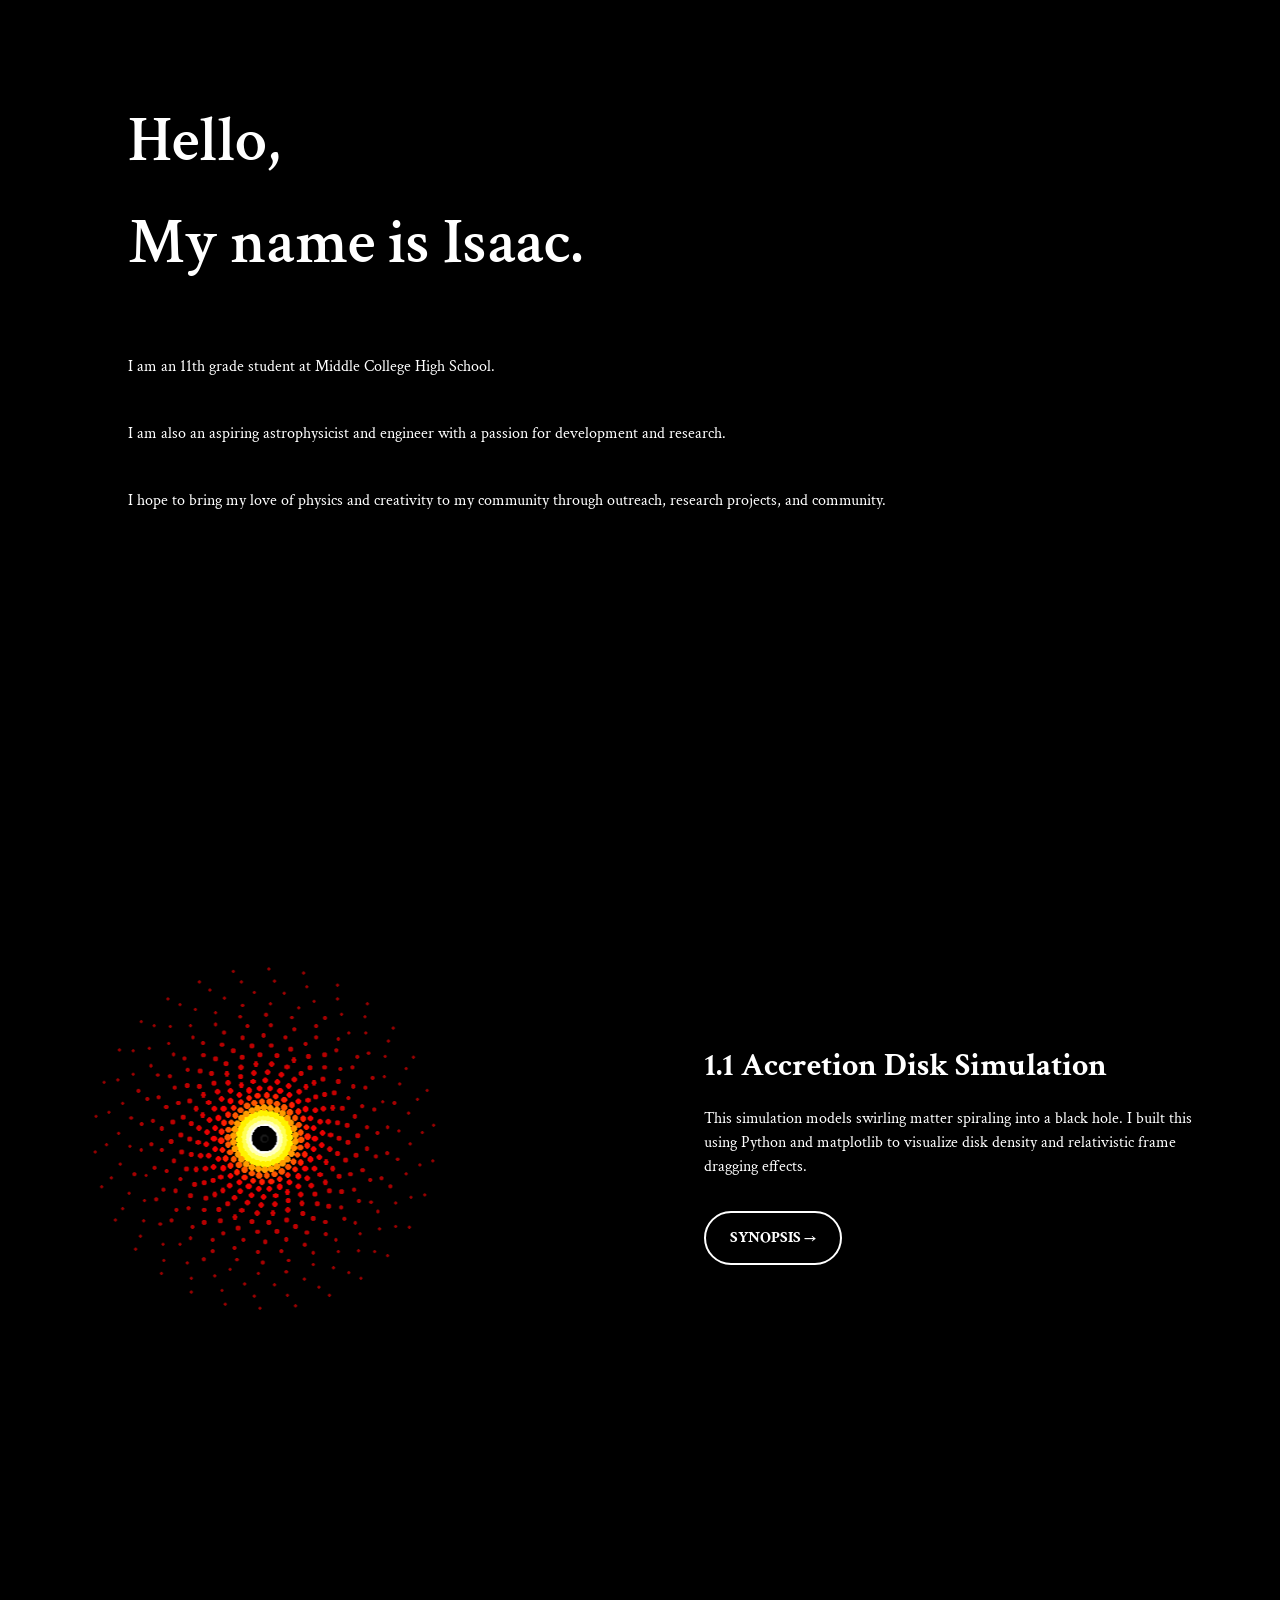
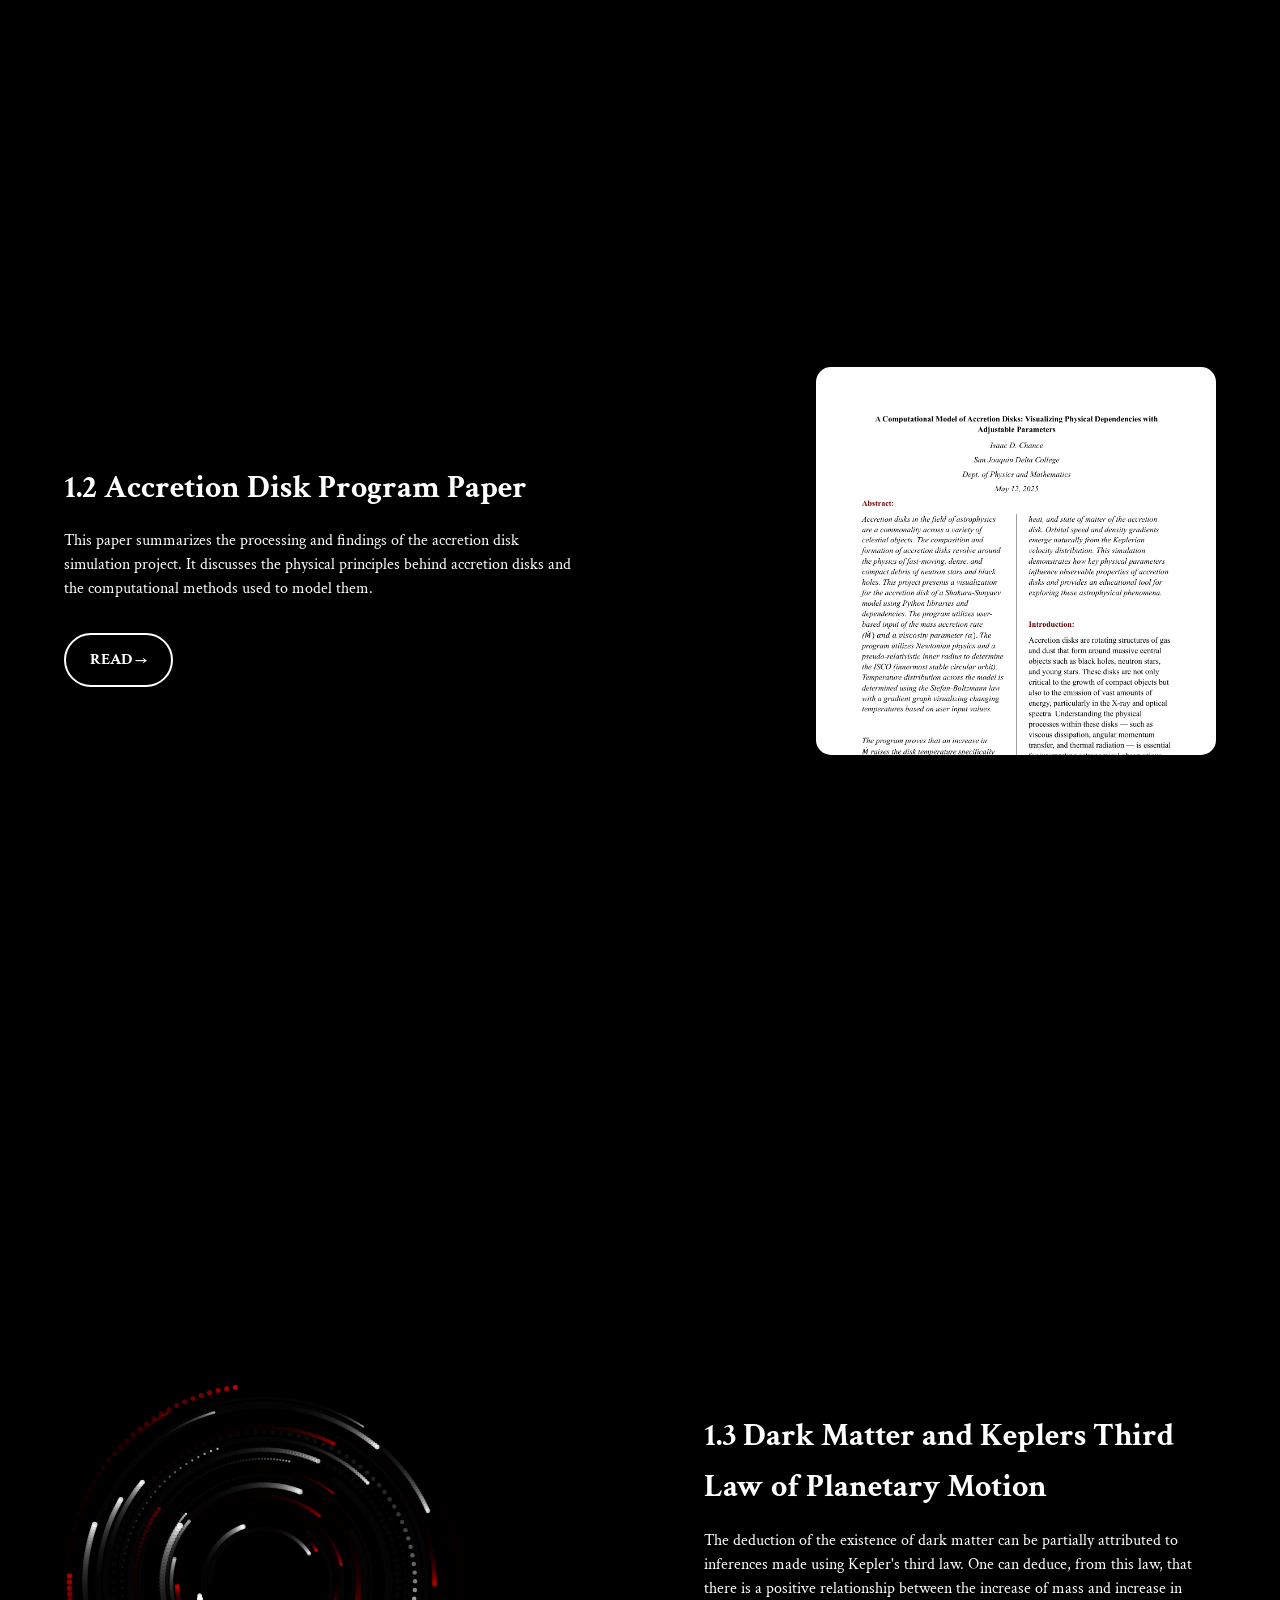
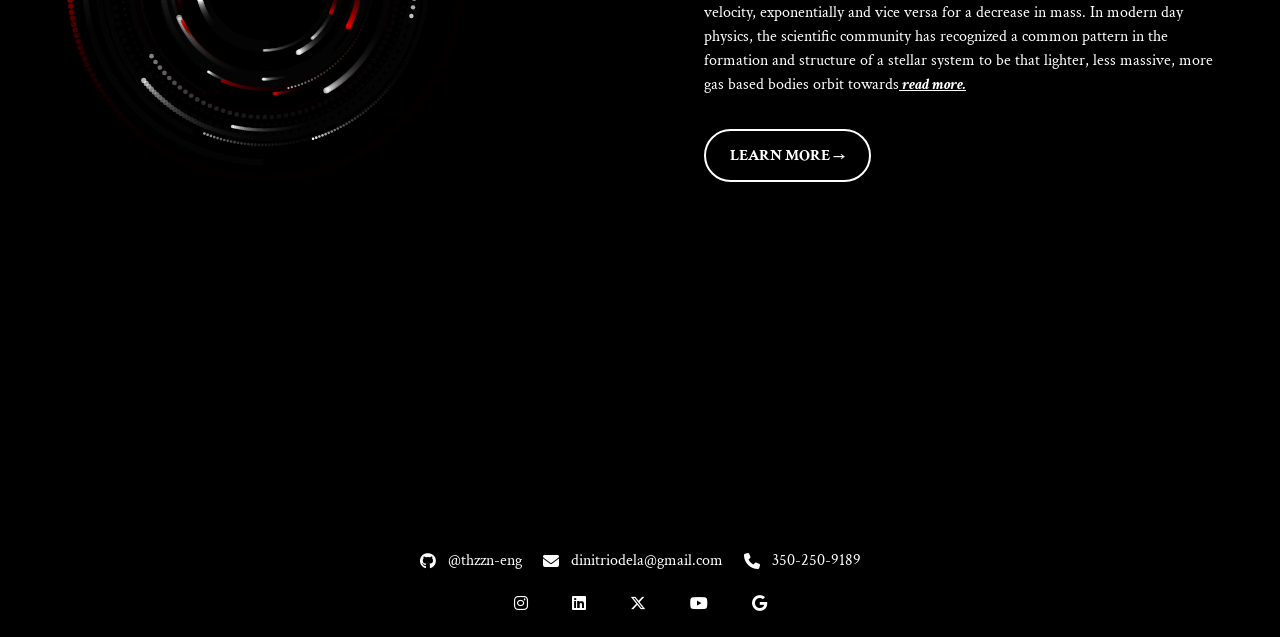
==== index.html @ d748ff90 "bruh" ====
<!DOCTYPE html>
<html lang="en">
<head>
    <meta charset="UTF-8">
    <meta name="viewport" content="width=device-width, initial-scale=1.0">
    <title>ZacLab</title>
    <link rel="preconnect" href="https://fonts.googleapis.com">
    <link rel="preconnect" href="https://fonts.gstatic.com" crossorigin>
    <link href="https://fonts.googleapis.com/css2?family=Lato:wght@400;700&display=swap" rel="stylesheet">
    <link rel="stylesheet" href="styles/style.css">
    <link rel="stylesheet" href="https://cdnjs.cloudflare.com/ajax/libs/font-awesome/6.5.0/css/all.min.css"> <!-- ADDED Font Awesome -->
    <style>
        /* TEMPORARY: Include here or move to your CSS file */
        body {
            margin: 0;
            font-family: 'Crimson Text', serif; /* Changed font */
            background-color: #f2f2f2;
            color: #111;
        }
        .hero {
            padding: 10vh 10vw; /* Adjusted padding to move the hero title further in */
            opacity: 0;
            transform: translateY(50px);
            transition: opacity 1s ease, transform 1s ease;
        }
        .hero h1 {
            font-size: 4rem;
            font-weight: 600; /* Changed font-weight to semi-bold */
            margin: 0;
        }
        .hero h2 {
            font-size: 3rem;
            font-weight: 900;
            margin: 0 0 1rem 0;
        }
        .hero p {
            font-size: 1rem;
            margin: 0.5rem 0;
        }
        a {
            color: inherit;
            text-decoration: none; /* Removed underline */
        }
        nav ul {
            list-style: none;
            padding: 0;
            display: flex;
            gap: 1rem;
        }
        nav ul li {
            display: inline;
        }
        /* footer {
            padding: 2rem 5vw;
            font-size: 0.9rem;
            background: #eaeaea; 
        } */ /* REMOVED old footer style */
        /* Fade-in effect and section styles */
        .section {
            display: flex;
            flex-direction: row; /* Default direction */
            align-items: center;
            justify-content: center;
            padding: 5vh 5vw; /* Reduced padding to decrease distance between sections */
            min-height: 100vh;
            opacity: 0;
            transform: translateY(50px);
            transition: opacity 1s ease, transform 1s ease;
        }

        .section-reversed { /* New class to reverse flex items */
            flex-direction: row-reverse;
        }

        .section.visible {
            opacity: 1;
            transform: translateY(0);
        }

        .section img,
        .section canvas { 
            max-width: 400px;
            margin-right: 15rem; /* Increased margin for image on the left */
            border-radius: 15px; /* Added rounded corners */
        }

        .section-reversed img, /* Styles for image in a reversed section */
        .section-reversed canvas {
            margin-right: 0; /* Remove original right margin */
            margin-left: 15rem; /* Increased margin for image on the right */
        }

        .section-content {
            max-width: 600px;
        }

        .section-content h2 {
            font-size: 2rem;
            margin-bottom: 1rem;
        }

        .section-content p {
            font-size: 1rem;
            line-height: 1.5;
            margin-bottom: 2rem;
        }

        .btn {
            background: #000000; /* White background */
            color: #ffffff !important; /* Ensure black text */
            border: 2px solid #ffffff; /* Black border */
            border-radius: 999px;
            text-transform: uppercase;
            font-weight: bold;
            display: inline-block;
            padding: 0.75rem 1.5rem;
            transition: all 0.3s ease;
        }

        .btn:hover {
            background: #000000; /* White background */
            color: #ffffff !important; /* Ensure black text */
            transform: scale(1.1); /* Slightly larger */
            border-color: rgb(255, 0, 0); /* Pure red border on hover */
        }

        .hero.visible {
            opacity: 1;
            transform: translateY(0);
        }

        /*
        .contact-box {
            margin-top: 2rem;
            padding: 1.5rem 0; 
            background-color: #000;
            color: #fff;
            font-size: 1rem;
            width: 100%; 
            box-sizing: border-box; 
            margin-left: 0; 
            margin-right: 0; 
            display: flex;
            justify-content: flex-start; 
            align-items: center;
            flex-wrap: wrap; 
            border: none; 
            outline: none; 
        }

        .contact-item { 
            display: flex;
            align-items: center;
            margin: 0.5rem 1rem; 
        }

        .contact-item .logo { 
            margin-right: 8px; 
            font-size: 1.2em; 
        }

        .contact-box a {
            color: #fff; 
            text-decoration: none;
            font-weight: bold;
        }

        .contact-box a:hover {
            text-decoration: underline;
        }
        */ /* REMOVED old .contact-box and related styles */
        .read-more-link {
            /* color: blue; */ /* Removed color */
            font-weight: bold;
            font-style: italic;
            cursor: pointer;
            text-decoration: underline;
        }
        .hidden-text {
            display: none;
        }
        .minimize-link {
            /* color: red; */ /* Removed color */
            font-weight: bold;
            font-style: italic;
            cursor: pointer;
            text-decoration: underline;
            display: none; /* Initially hidden */
            margin-left: 5px; /* Add some space from the text */
        }

        /* #galaxy-footer CSS removed */

        /* ADDED new footer styles */
        .footer {
          background-color: #000;
          padding: 20px;
          text-align: center;
          color: #fff;
          font-family: 'Crimson Text', serif; /* Changed font to match body */
        }
        .footer a {
          color: #ff4c4c; /* red accent */
          margin: 10px;
          text-decoration: none;
          font-size: 1rem; /* Changed font size to match body p */
        }
        .footer i { /* Styles all icons in the footer */
          font-size: 1rem; /* Icon size can remain larger for visual emphasis */
          margin: 0 10px; /* Applies to icons in <p> and in <a> */
          transition: transform 0.2s;
        }
        .footer i:hover {
          transform: scale(1.2);
          color: #ff1e1e;
        }
        .footer p {
            font-size: 1rem; /* Ensure paragraph text in footer matches body p */
            margin: 0.5rem 0; /* Match body p margin if desired */
            display: flex; /* Added */
            justify-content: center; /* Added */
            align-items: center; /* Added */
            flex-wrap: wrap; /* Added */
            gap: 1px; /* Further reduced gap between items */
        }
        .footer p i { /* Specific style for icons within the contact paragraph */
            font-size: 1rem; /* Adjusted for better proportion with 1rem text */
            margin-right: 1px; /* Reduced margin to bring logos even closer to text */
        }
        .footer p a { /* Specific style for contact links in paragraph to be white */
            color: #fff; /* White color for contact links */
            font-weight: normal; /* Override bold if not desired from general .footer a */
            font-size: 1rem; /* Ensure link font size matches body p */
        }
        .footer p a:hover {
            text-decoration: underline; /* Keep underline on hover */
            color: #ff4c4c; /* Optional: change color on hover to accent */
        }

        @media (max-width: 768px) {
            .section {
                flex-direction: column; /* Stack items vertically */
            }
            .section-reversed {
                flex-direction: column; /* Stack items vertically */
            }
            .section img,
            .section canvas {
                margin: 0 auto 1rem auto; /* Center images/canvases and add spacing below */
            }
            .section-content {
                text-align: center; /* Center text for better mobile readability */
            }
        }
    </style>
</head>
<body>
    <section class="hero">
        <h1>Hello, <br> My name is Isaac.</h1>
        <br>
        <br>
        <p>I am an 11th grade student at Middle College High School.</p>
        <br>
        <p>I am also an aspiring astrophysicist and engineer with a passion for development and research.</p>
        <br>
        <p>I hope to bring my love of physics and creativity to my community through outreach, research projects, and community.</p>
        
    </section>

    <section class="section" id="project2">
            <img src="Screen recording 2025-05-12 8.51.26 PM.gif" alt="Accretion Disk Simulation"/>
            <div class="section-content">
                <h2>1.1 Accretion Disk Simulation</h2>
                <p>
                    This simulation models swirling matter spiraling into a black hole. I built this using Python and matplotlib to visualize disk density and relativistic frame dragging effects.
                </p>
                <a href="projects/project1.html" class="btn" style="color: #000;">Synopsis →</a>
            </div>
        </section>
       
        <section class="section section-reversed" id="project2">
            <img src="Capture d’écran_12-5-2025_2033_127.0.0.1.jpeg" alt="Accretion Disk Simulation Screenshot"/>
            <div class="section-content">
                <h2>1.2 Accretion Disk Program Paper</h2>
                <p>
                    This paper summarizes the processing and findings of the accretion disk simulation project. It discusses the physical principles behind accretion disks and the computational methods used to model them.   
                </p>
                <a href="A Computational Model of Accretion Disks-Visualizing Physical Dependencies with Adjustable Parameters.pdf" class="btn" style="color: #000;" target="_blank">Read →</a>
            </div>
        </section>
    
                <section class="section" id="project3">
            <canvas id="project3-galaxy-animation" width="400" height="400" alt="Rotating Galaxy Animation"></canvas>
            <div class="section-content">
                <h2>1.3 Dark Matter and Keplers Third Law of Planetary Motion</h2>
                <p>
                    The deduction of the existence of dark matter can be partially attributed to inferences made using Kepler's third law. One can deduce, from this law, that there is a positive relationship between the increase of mass and increase in velocity, exponentially and vice versa for a decrease in mass. In modern day physics, the scientific community has recognized a common pattern in the formation and structure of a stellar system to be that lighter, less massive, more gas based bodies orbit towards<span id="read-more-dm" class="read-more-link"> read more.</span><span id="more-text-dm" class="hidden-text"> the rims of systems.
                    Therefore, using Kepler's third law, we can deduce that the velocity of objects, in general, decrease due to a decrease in mass. However, data from telescopes and other observational mediums have shown that velociities of objects around the rims of systems are very close to the speed of ones closer to the rim. When viewing graphs, users can also see that the calculation based system shows a negative exponential behavior, whereas the reality concludes a flat, slightly decreasing, line. Therefore, we can deduce the existence of furhter, non-luminous, mass, also known as dark matter.<span id="minimize-dm" class="minimize-link">minimize</span></span>
                </p>
                <a href="vir1.html" class="btn" style="color: #000;">Learn More →</a>
            </div>
        </section>

    </main>

    <!-- ENTIRE OLD FOOTER REPLACED WITH NEW FOOTER -->
    <div class="footer">
        <p>
          <i class="fab fa-github"></i> <a href="https://github.com/thzzn-eng" target="_blank">@thzzn-eng</a>
          <i class="fas fa-envelope"></i> <a href="mailto:dinitriodela@gmail.com">dinitriodela@gmail.com</a>
          <i class="fas fa-phone"></i> <a href="tel:3502509189">350-250-9189</a>
        </p>
        <div>
          <a href="https://www.instagram.com/isaac_ur_senpai/#" target="_blank"><i class="fab fa-instagram"></i></a>
          <a href="https://www.linkedin.com/in/isaac-chance-6971a034a/" target="_blank"><i class="fab fa-linkedin"></i></a>
          <a href="https://x.com/ibrineton?s=21" target="_blank"><i class="fab fa-x-twitter"></i></a>
          <a href="https://www.youtube.com/@sasha.physdev" target="_blank"><i class="fab fa-youtube"></i></a>
          <a href="#"><i class="fab fa-google"></i></a>
        </div>
    </div>

    <script src="scripts/main.js"></script>
    <script>
        // Fade-in effect on scroll with more apparent transition
        const sections = document.querySelectorAll('.section');

        const observer = new IntersectionObserver((entries) => {
            entries.forEach(entry => {
                if (entry.isIntersecting) {
                    entry.target.classList.add('visible');
                } else {
                    entry.target.classList.remove('visible'); // Ensure sections fade out when not in view
                }
            });
        }, {
            threshold: 0.5 // Increased threshold to require more scrolling for fade-in and fade-out
        });

        sections.forEach(section => {
            observer.observe(section);
        });

        // Adjust transition styles for more apparent fade
        sections.forEach(section => {
            section.style.transition = 'opacity 2s ease, transform 2s ease'; // Slower and smoother transition
        });

        const heroSection = document.querySelector('.hero');

        const heroObserver = new IntersectionObserver((entries) => {
            entries.forEach(entry => {
                if (entry.isIntersecting) {
                    entry.target.classList.add('visible');
                } else {
                    entry.target.classList.remove('visible');
                }
            });
        }, {
            threshold: 0.5
        });

        heroObserver.observe(heroSection);

        // Read more functionality
        const readMoreDM = document.getElementById('read-more-dm');
        const moreTextDM = document.getElementById('more-text-dm');
        const minimizeDM = document.getElementById('minimize-dm');

        if (readMoreDM && moreTextDM && minimizeDM) {
            readMoreDM.addEventListener('click', () => {
                moreTextDM.style.display = 'inline';
                readMoreDM.style.display = 'none';
                minimizeDM.style.display = 'inline'; // Show minimize button
            });

            minimizeDM.addEventListener('click', () => {
                moreTextDM.style.display = 'none';
                readMoreDM.style.display = 'inline';
                minimizeDM.style.display = 'none'; // Hide minimize button
            });
        }

        // Galaxy Animation for Project 3
        const canvasP3 = document.getElementById('project3-galaxy-animation');
        if (canvasP3) {
            const ctxP3 = canvasP3.getContext('2d');
            const particlesP3 = [];
            const numParticlesP3 = 50;
            const centerX_P3 = canvasP3.width / 2;
            const centerY_P3 = canvasP3.height / 2;

            // Initialize particles
            for (let i = 0; i < numParticlesP3; i++) {
                // Determine if the particle should be red
                const isRedParticle = Math.random() < 0.3; // 30% chance of being red
                let color;
                if (isRedParticle) {
                    // Generate a random shade of red
                    const redComponent = Math.floor(Math.random() * 100) + 155; // Values between 155 and 255 for a strong red
                    const greenComponent = 0; // Keep green at 0 for pure red
                    const blueComponent = 0;  // Keep blue at 0 for pure red
                    color = `rgba(${redComponent}, ${greenComponent}, ${blueComponent}, ${Math.random() * 0.5 + 0.5})`;
                } else {
                    // Original white color
                    color = `rgba(255, 255, 255, ${Math.random() * 0.5 + 0.5})`;
                }

                particlesP3.push({
                    x: centerX_P3,
                    y: centerY_P3,
                    radius: Math.random() * 150 + 50, // Distance from center
                    angle: Math.random() * Math.PI * 2,
                    speed: (Math.random() * 0.02 + 0.005) / ( (Math.random() * 100 + 50) / 150), // Slower for outer particles
                    size: Math.random() * 2 + 1,
                    color: color
                });
            }

            function drawGalaxyP3() {
                ctxP3.fillStyle = 'rgba(0, 0, 0, 0.1)'; // Slight fade for trails
                ctxP3.fillRect(0, 0, canvasP3.width, canvasP3.height);

                particlesP3.forEach(p => {
                    // Update particle position
                    p.angle += p.speed;
                    const x = centerX_P3 + Math.cos(p.angle) * p.radius;
                    const y = centerY_P3 + Math.sin(p.angle) * p.radius;

                    // Draw particle
                    ctxP3.beginPath();
                    ctxP3.arc(x, y, p.size, 0, Math.PI * 2);
                    ctxP3.fillStyle = p.color;
                    ctxP3.fill();
                });

                requestAnimationFrame(drawGalaxyP3);
            }

            drawGalaxyP3();
        }
    </script>
</body>
</html>
---- styles/style.css ----
@import url('https://fonts.googleapis.com/css2?family=Crimson+Text:wght@400;700&display=swap');

body {
    font-family: 'Crimson Text', serif; /* Changed font to Crimson Text */
    margin: 0;
    padding: 0;
    line-height: 1.6;
    background-color: #000000; /* Pitch black */
    color: #ffffff; /* White */
}

header {
    background: #000000; /* Pitch black */
    color: #FFFFFF; /* White */
    padding: 1rem 0;
    text-align: center;
    position: sticky;
    top: 0;
    z-index: 1000;
}

header h1 {
    margin: 0;
    font-size: 2.5rem;
}

nav ul {
    list-style: none;
    padding: 0;
    display: flex;
    justify-content: center;
    gap: 1.5rem;
}

nav ul li a {
    color: #FFFFFF; /* White */
    text-decoration: none;
    font-weight: bold;
}

nav ul li a:hover {
    text-decoration: underline;
}

main {
    padding: 2rem;
}

section {
    margin-bottom: 2rem;
    padding: 1.5rem;
    background: #000000; /* Pitch black */
    color: #FFFFFF; /* White */
    border-radius: 8px;
    box-shadow: none; /* Remove shadow for simplicity */
}

h2 {
    color: #FFFFFF; /* White */
    margin-bottom: 1rem;
}

ul {
    list-style: disc;
    padding-left: 1.5rem;
}

footer {
    text-align: center;
    padding: 1rem 0;
    background: #000000; /* Pitch black */
    color: #FFFFFF; /* White */
    margin-top: 2rem;
}

footer p {
    margin: 0;
}

.gallery {
    display: grid;
    grid-template-columns: repeat(auto-fit, minmax(150px, 1fr));
    gap: 1rem;
}

.gallery img {
    width: 100%;
    border-radius: 8px;
    box-shadow: none; /* Remove shadow */
}

.download-button {
    display: inline-block;
    padding: 0.6em 1.2em; /* Standardized padding */
    margin: 10px 0;
    background-color: #007bff; /* Common blue */
    color: #FFFFFF; /* White text */
    text-decoration: none;
    border-radius: 5px;
    font-weight: bold;
    border: none; /* Remove default border */
    transition: background-color 0.3s ease; /* Smooth hover transition */
}

.download-button:hover {
    background-color: #007bff; /* Darker blue on hover */
    color: #FFFFFF; /* Keep white text */
    text-decoration: none;
    transform: scale(1.1);
}

a {
    color: #FFFFFF; /* White */
}

a:hover {
    color: #FFFFFF; /* Keep white */
}

/* Ensure all elements have a black background and white text */
body, header, nav, main, section, footer, .gallery { /* MODIFIED: .download-button removed from this global override */
    background-color: #000000 !important; /* Force black background */
    color: #FFFFFF !important; /* Force white text */
}

/* Adjust links to ensure they remain white */
a {
    color: #FFFFFF !important;
}

a:hover {
    color: #FFFFFF !important;
}

/* Responsive Design */
@media (max-width: 768px) {
    header h1 {
        font-size: 1.8rem;
    }

    nav ul {
        flex-direction: column;
        gap: 0.5rem;
    }

    main {
        padding: 1rem;
    }

    section {
        padding: 1rem;
    }
}

@media (max-width: 480px) {
    header h1 {
        font-size: 1.5rem;
    }

    nav ul li a {
        font-size: 0.9rem;
    }

    main {
        padding: 0.5rem;
    }

    section {
        padding: 0.5rem;
    }
}

        .contact-box {
            margin-top: 2rem;
            padding: 1.5rem;
            border: 2px solid #ffffff;
            border-radius: 15px;
            background-color: #000; /* Changed background to black */
            color: #fff; /* Adjusted text color to white for better contrast */
            text-align: center;
            font-size: 1rem;
        }

        .contact-box a {
            color: #000;
            text-decoration: none;
            font-weight: bold;
        }

        .contact-box a:hover {
            text-decoration: underline;
        }
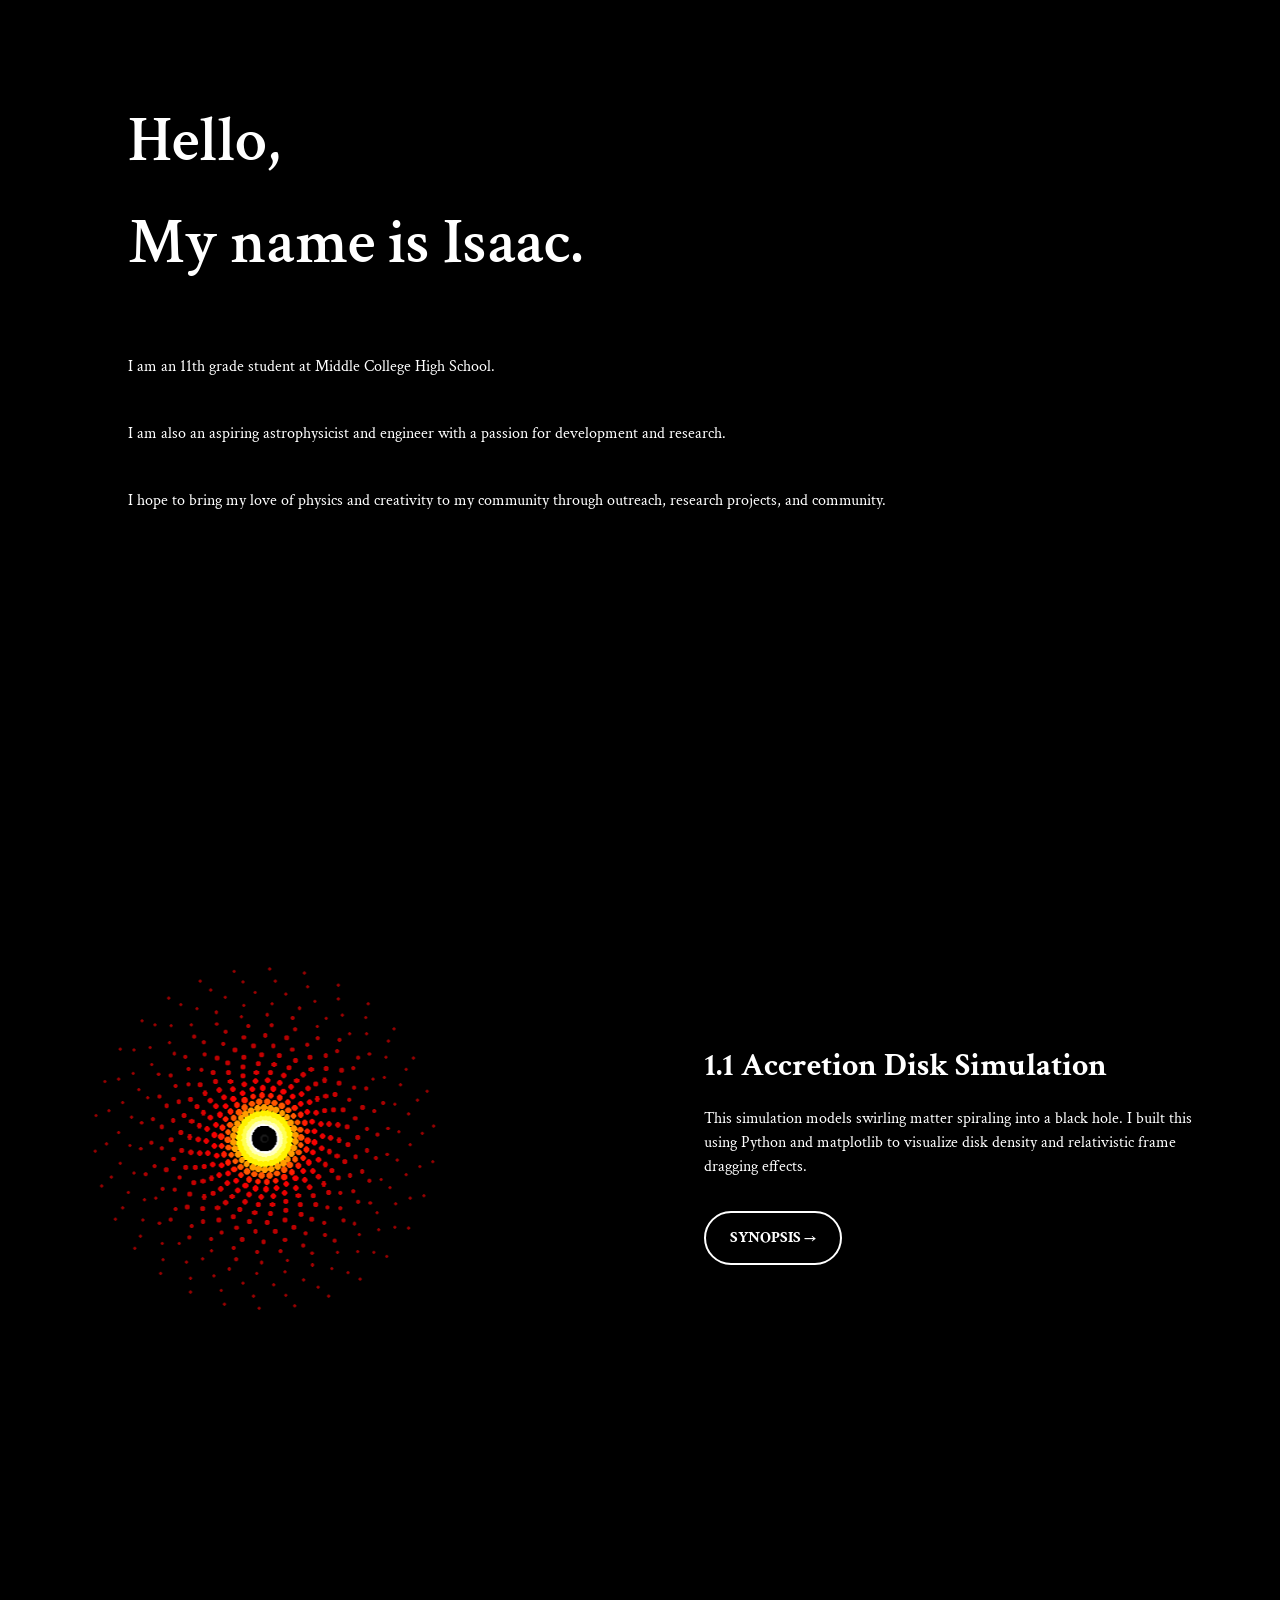
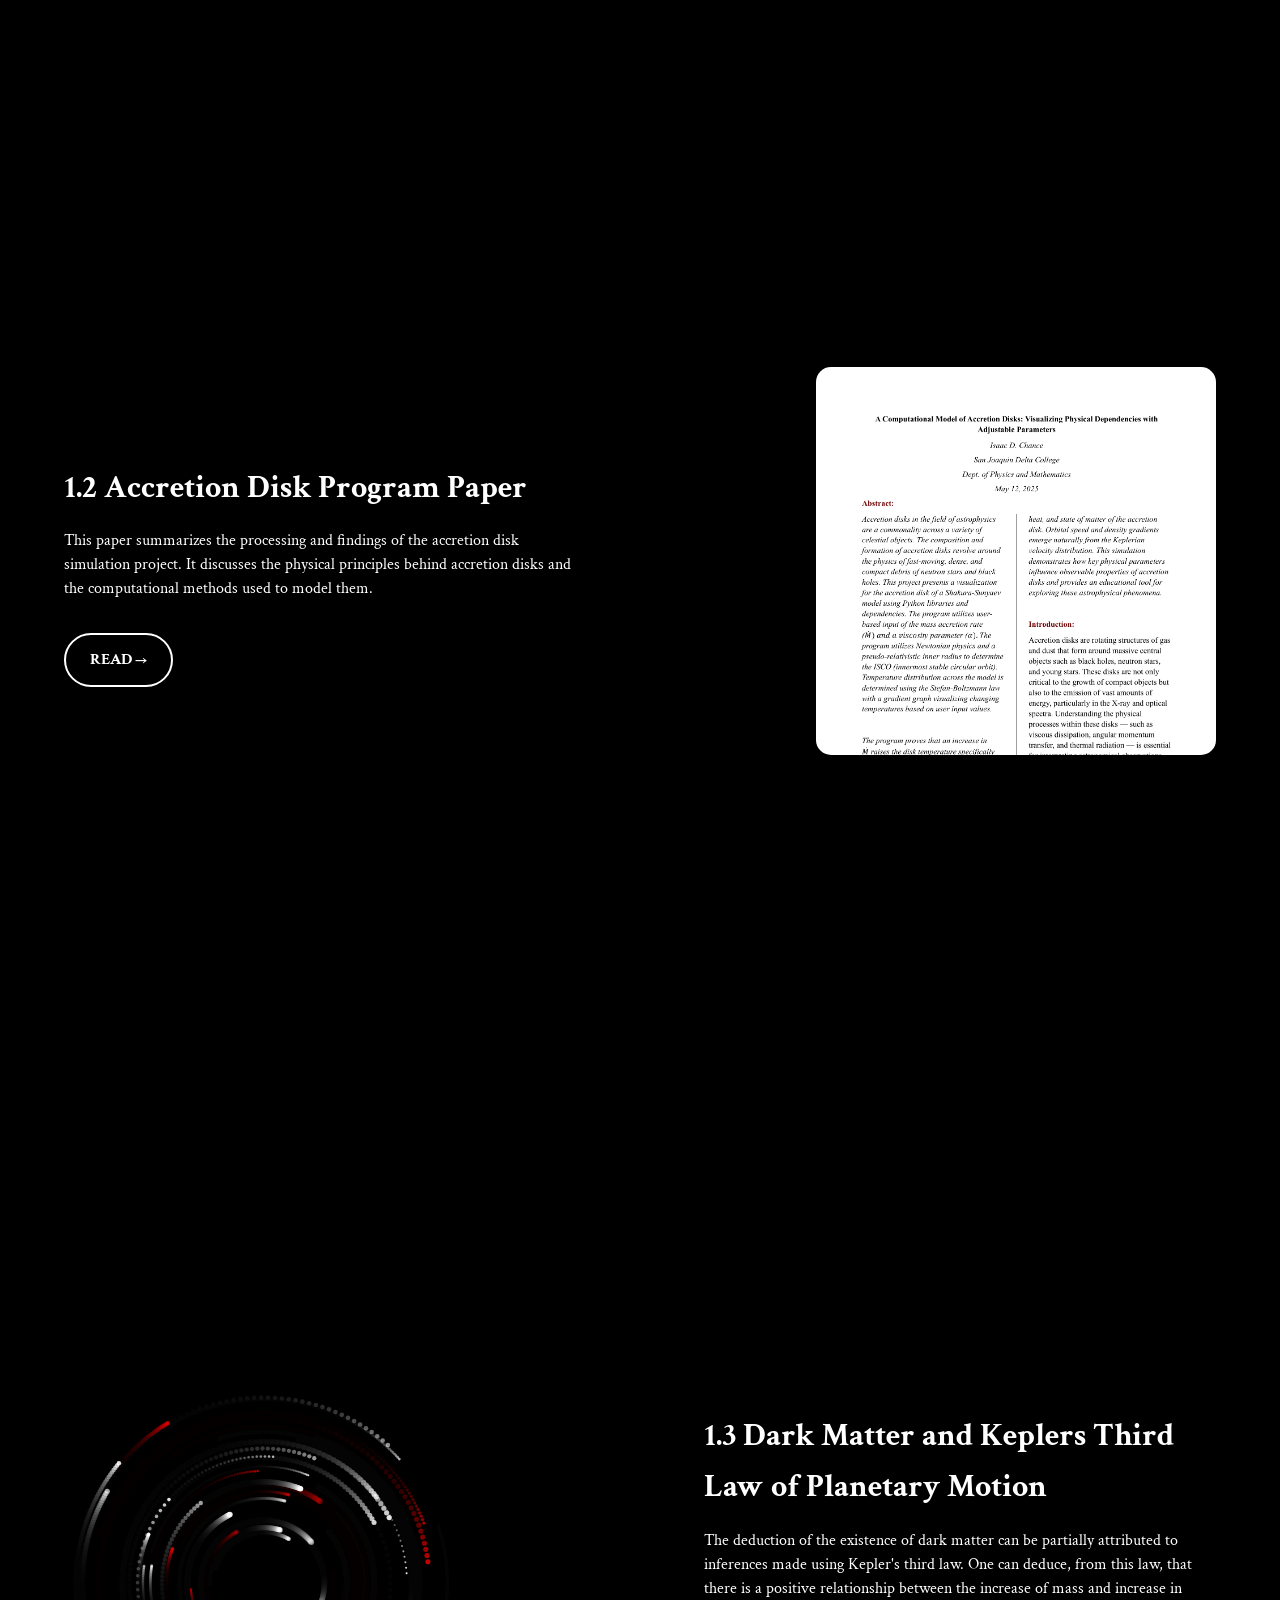
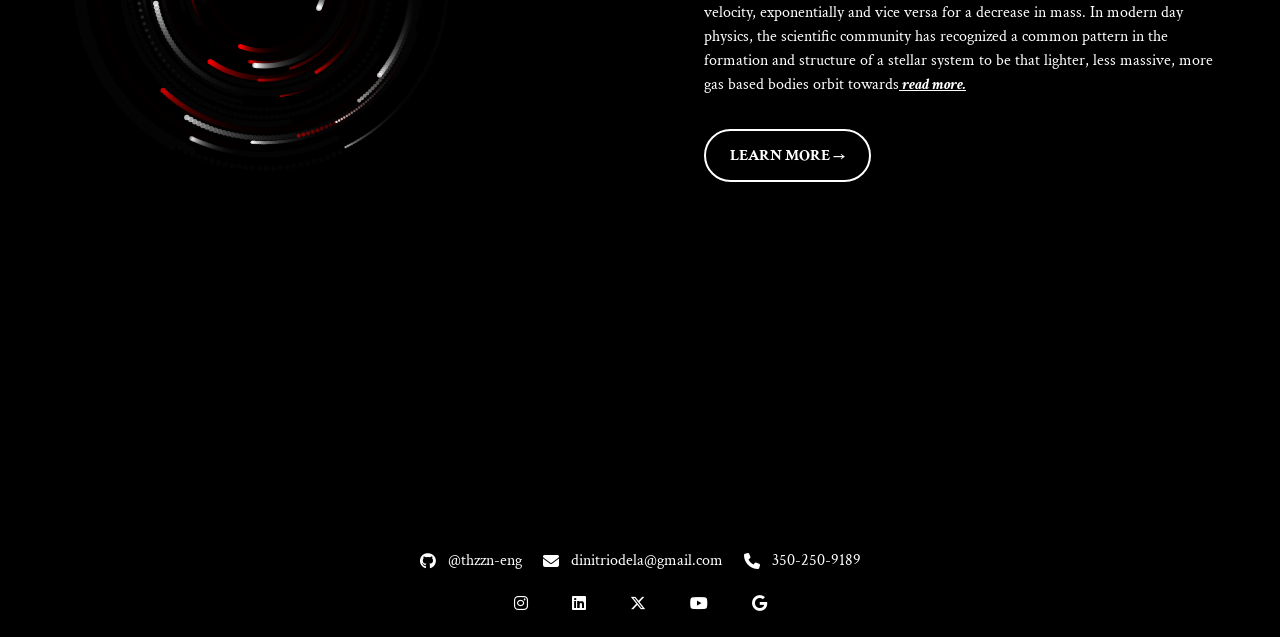
==== commit 34a0e793: "asdfasdfasdf" ====
--- a/index.html
+++ b/index.html
@@ -16,6 +16,7 @@
             font-family: 'Crimson Text', serif; /* Changed font */
             background-color: #f2f2f2;
             color: #111;
+            overflow-x: hidden; /* Prevent horizontal scrolling */
         }
         .hero {
             padding: 10vh 10vw; /* Adjusted padding to move the hero title further in */
@@ -92,6 +93,7 @@
 
         .section-content {
             max-width: 600px;
+            margin: 0 auto; /* Center the content horizontally */
         }
 
         .section-content h2 {
@@ -220,7 +222,7 @@
             display: flex; /* Added */
             justify-content: center; /* Added */
             align-items: center; /* Added */
-            flex-wrap: wrap; /* Added */
+            flex-wrap: nowrap; /* Prevent wrapping of items */
             gap: 1px; /* Further reduced gap between items */
         }
         .footer p i { /* Specific style for icons within the contact paragraph */
@@ -250,6 +252,13 @@
             }
             .section-content {
                 text-align: center; /* Center text for better mobile readability */
+            }
+            #project2 img {
+                max-width: 300px; /* Reduce size of the scientific paper image */
+                margin: 0 auto; /* Center the image */
+            }
+            #project2 .section-content {
+                text-align: center; /* Center the text and title */
             }
         }
     </style>
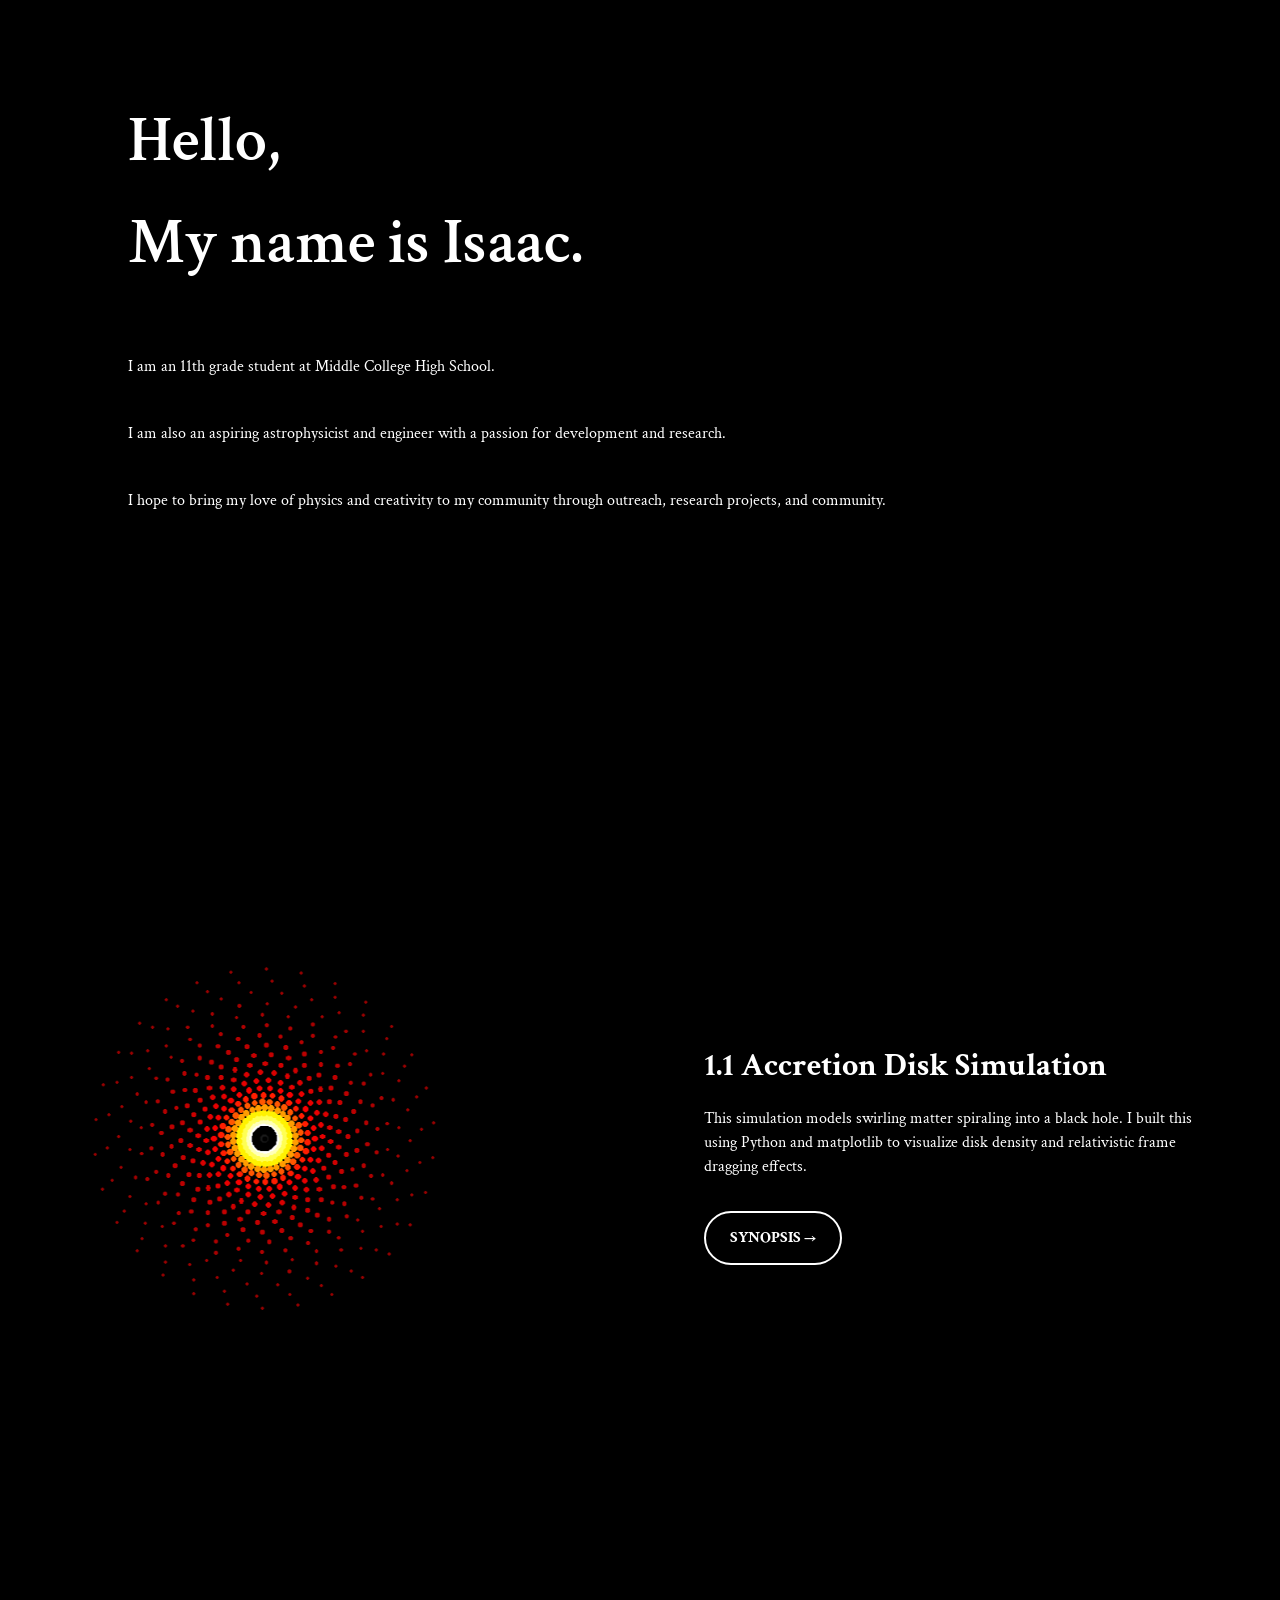
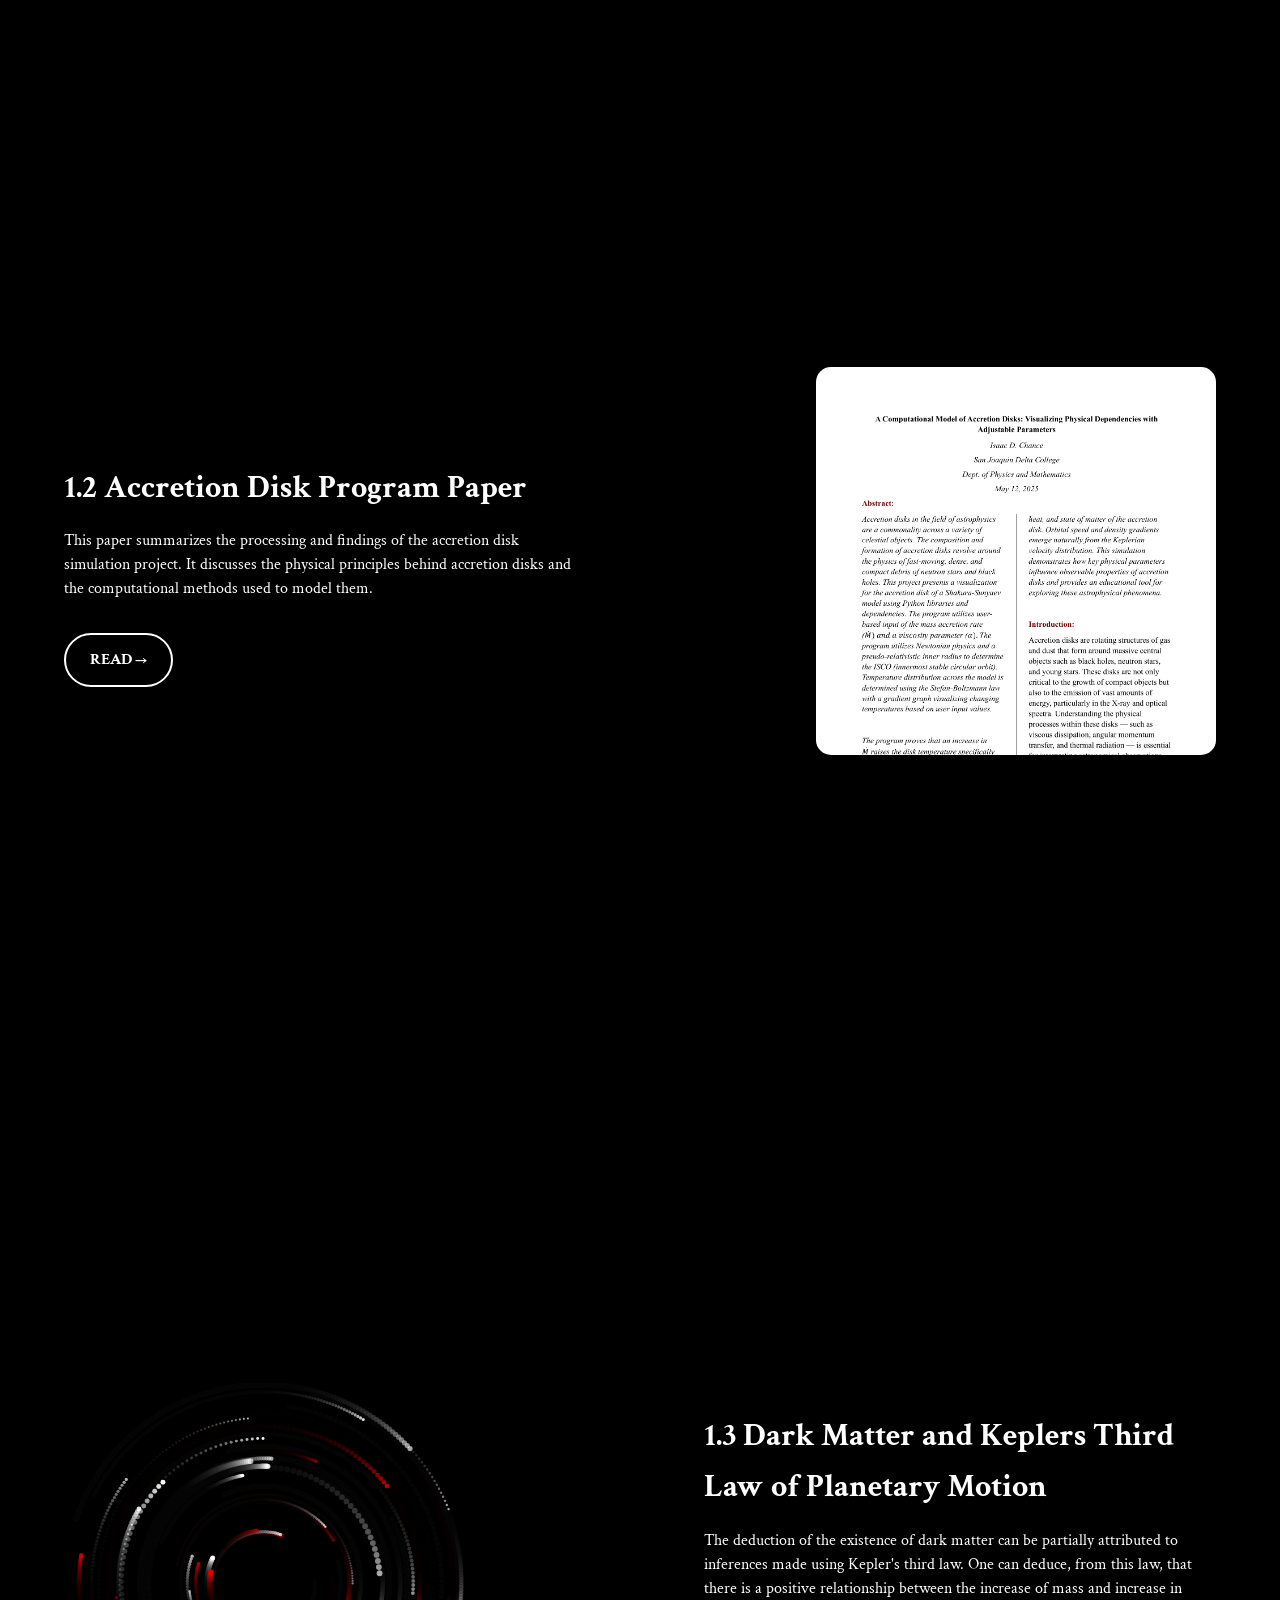
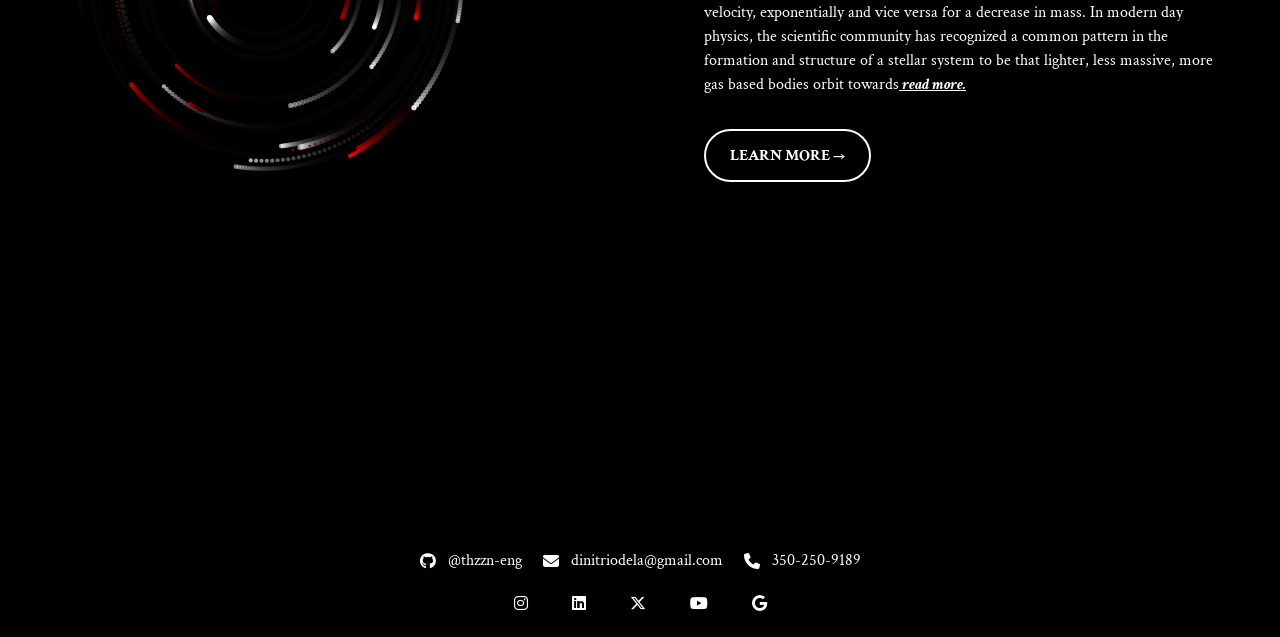
==== commit 3b4a859b: "asdfasdf" ====
--- a/index.html
+++ b/index.html
@@ -259,6 +259,11 @@
             }
             #project2 .section-content {
                 text-align: center; /* Center the text and title */
+            }
+            #project3-galaxy-animation {
+                width: 300px; /* Reduce width of the animation canvas */
+                height: 300px; /* Reduce height of the animation canvas */
+                margin: 0 auto; /* Center the canvas */
             }
         }
     </style>
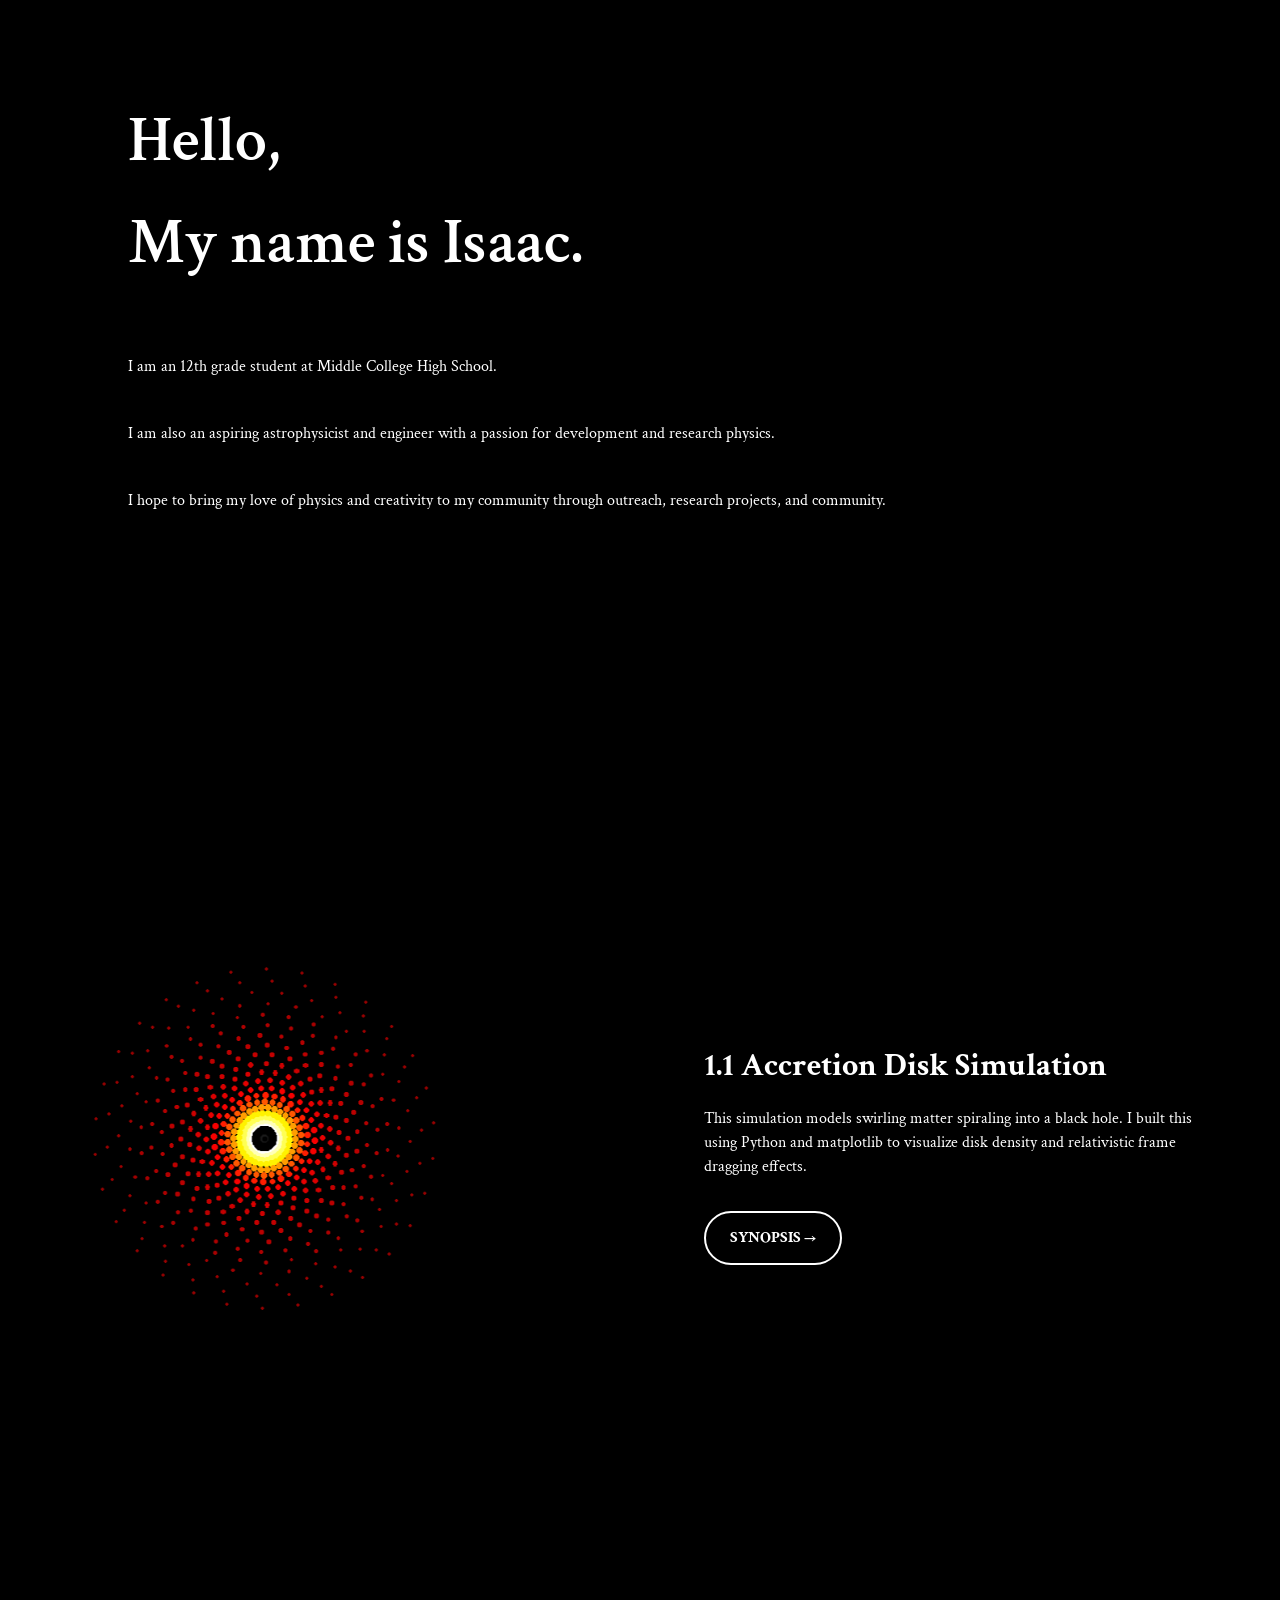
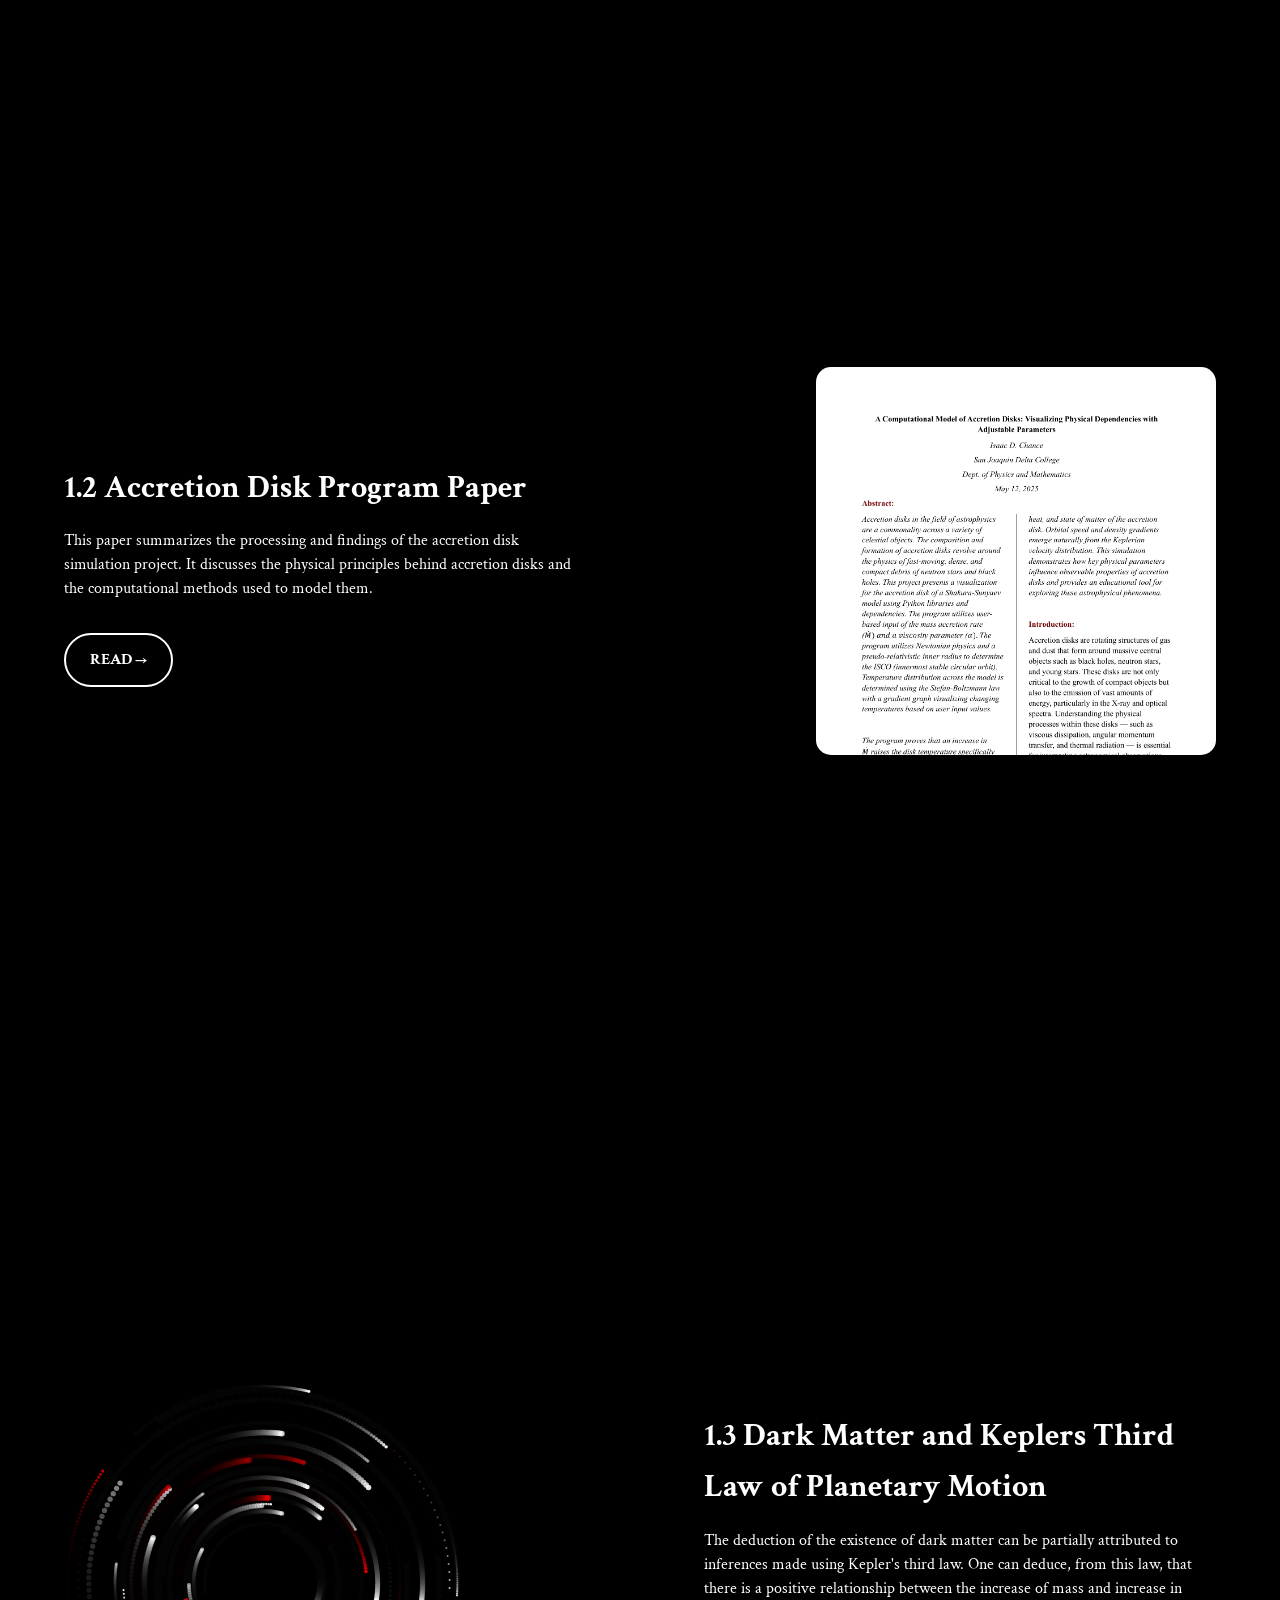
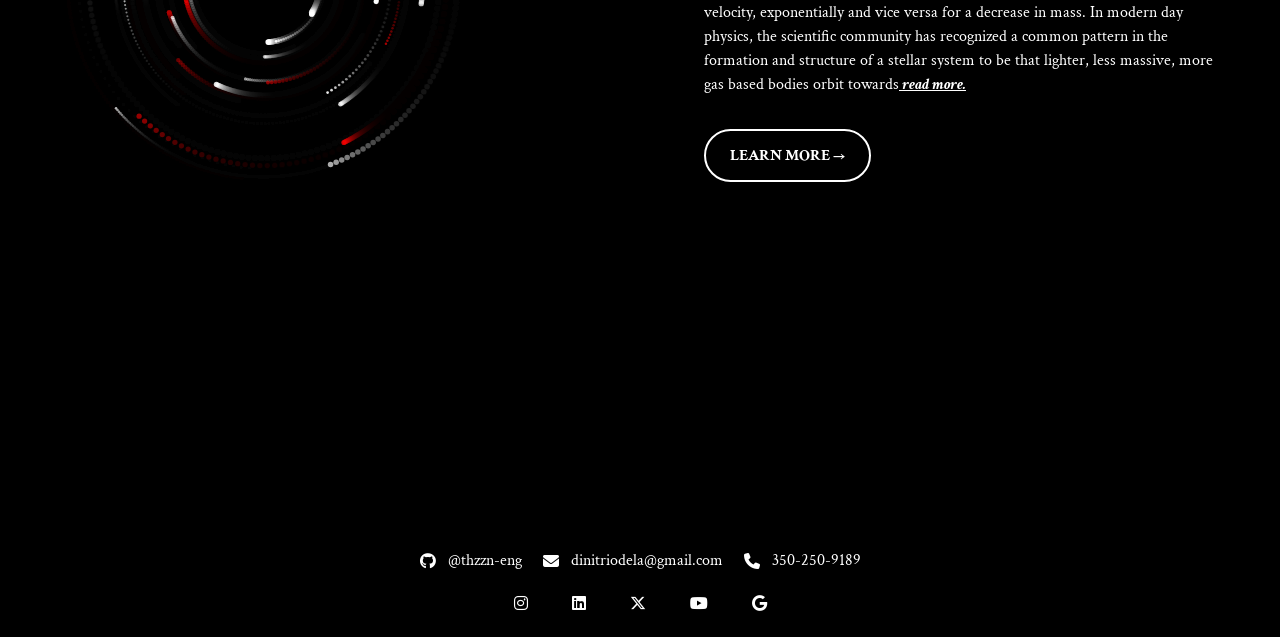
==== commit 4003bedb: "asdfadsf" ====
--- a/index.html
+++ b/index.html
@@ -273,9 +273,9 @@
         <h1>Hello, <br> My name is Isaac.</h1>
         <br>
         <br>
-        <p>I am an 11th grade student at Middle College High School.</p>
+        <p>I am an 12th grade student at Middle College High School.</p>
         <br>
-        <p>I am also an aspiring astrophysicist and engineer with a passion for development and research.</p>
+        <p>I am also an aspiring astrophysicist and engineer with a passion for development and research physics.</p>
         <br>
         <p>I hope to bring my love of physics and creativity to my community through outreach, research projects, and community.</p>
         
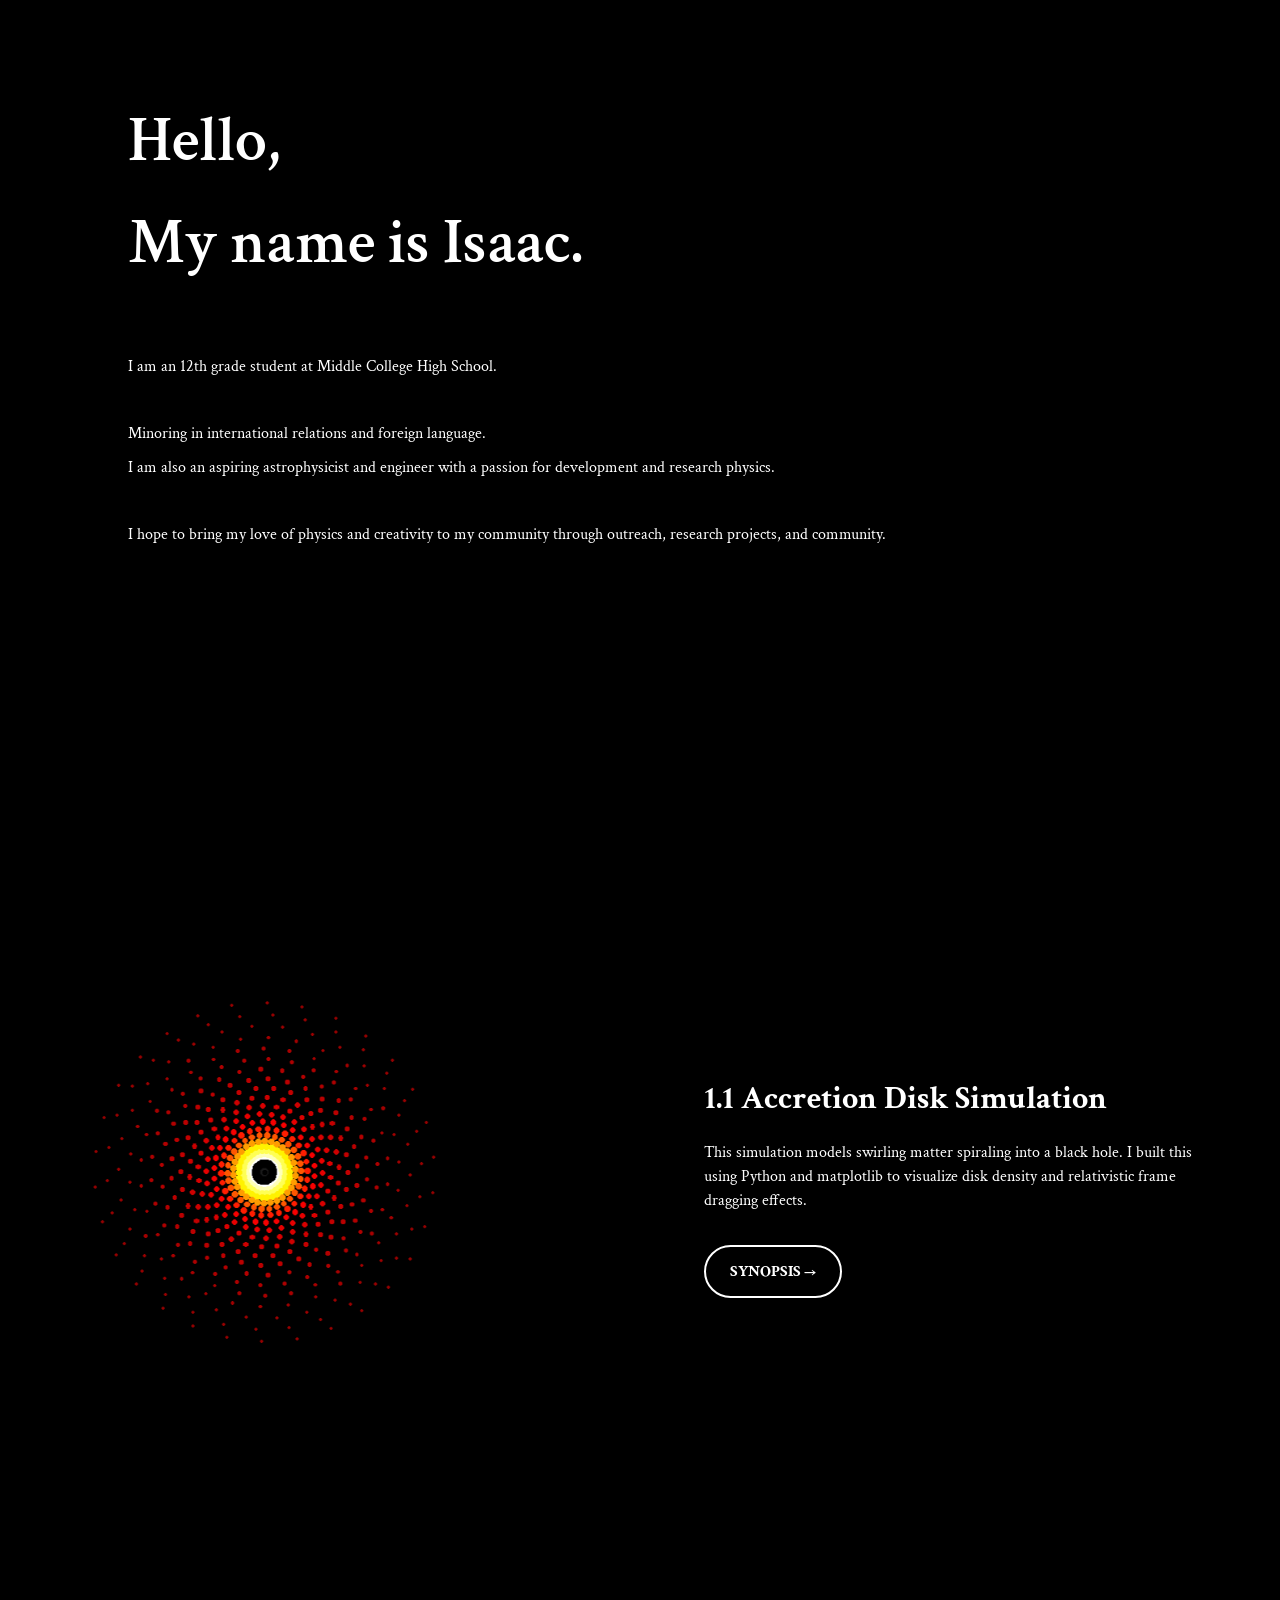
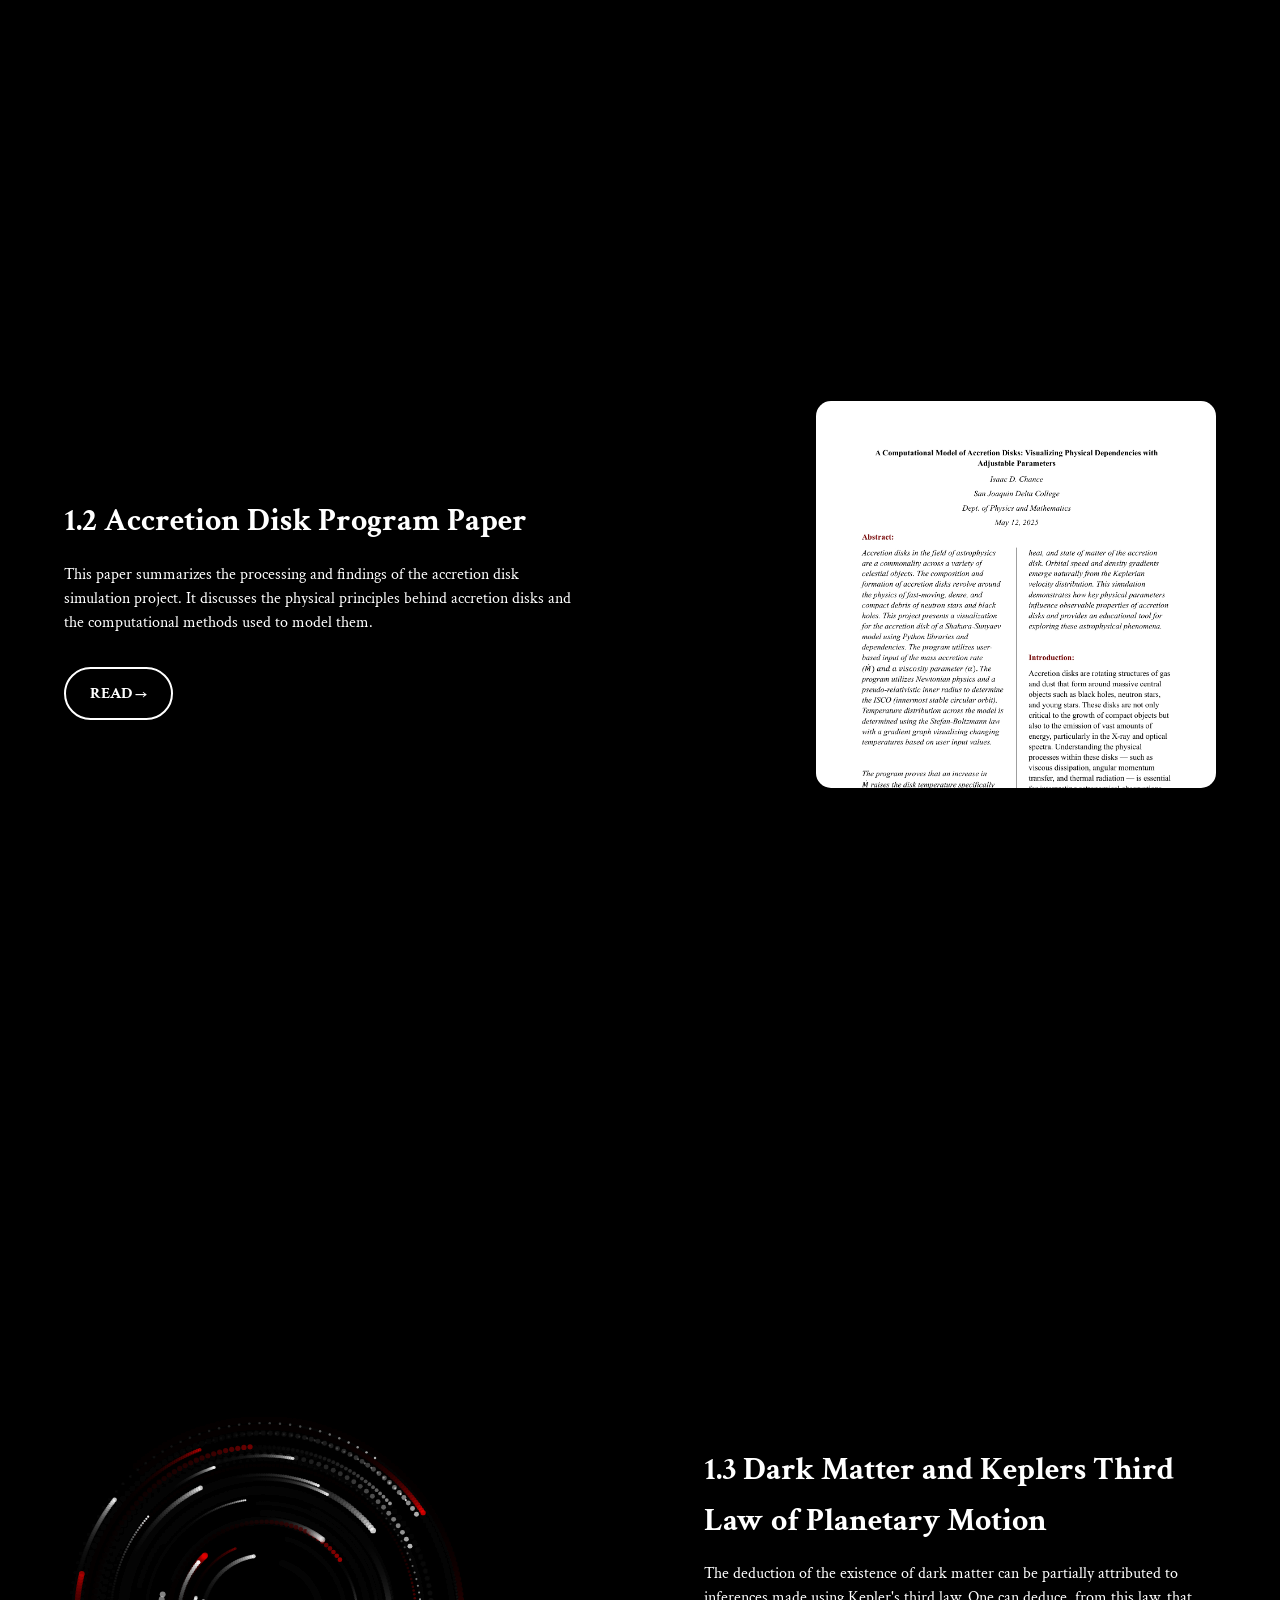
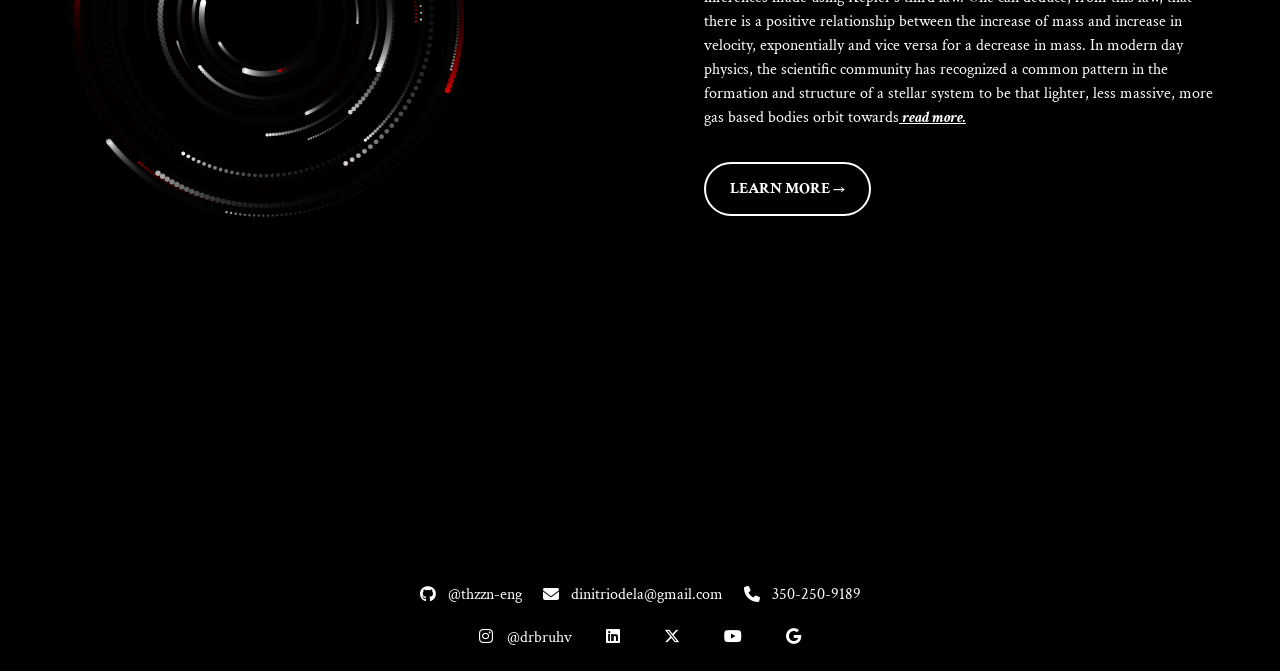
==== commit d3de95e9: "update index.html" ====
--- a/index.html
+++ b/index.html
@@ -275,6 +275,7 @@
         <br>
         <p>I am an 12th grade student at Middle College High School.</p>
         <br>
+        <p>Minoring in international relations and foreign language.</p>
         <p>I am also an aspiring astrophysicist and engineer with a passion for development and research physics.</p>
         <br>
         <p>I hope to bring my love of physics and creativity to my community through outreach, research projects, and community.</p>
@@ -325,7 +326,7 @@
           <i class="fas fa-phone"></i> <a href="tel:3502509189">350-250-9189</a>
         </p>
         <div>
-          <a href="https://www.instagram.com/isaac_ur_senpai/#" target="_blank"><i class="fab fa-instagram"></i></a>
+          <a href="https://www.instagram.com/drbruhv" target="_blank"><i class="fab fa-instagram"></i> @drbruhv</a>
           <a href="https://www.linkedin.com/in/isaac-chance-6971a034a/" target="_blank"><i class="fab fa-linkedin"></i></a>
           <a href="https://x.com/ibrineton?s=21" target="_blank"><i class="fab fa-x-twitter"></i></a>
           <a href="https://www.youtube.com/@sasha.physdev" target="_blank"><i class="fab fa-youtube"></i></a>
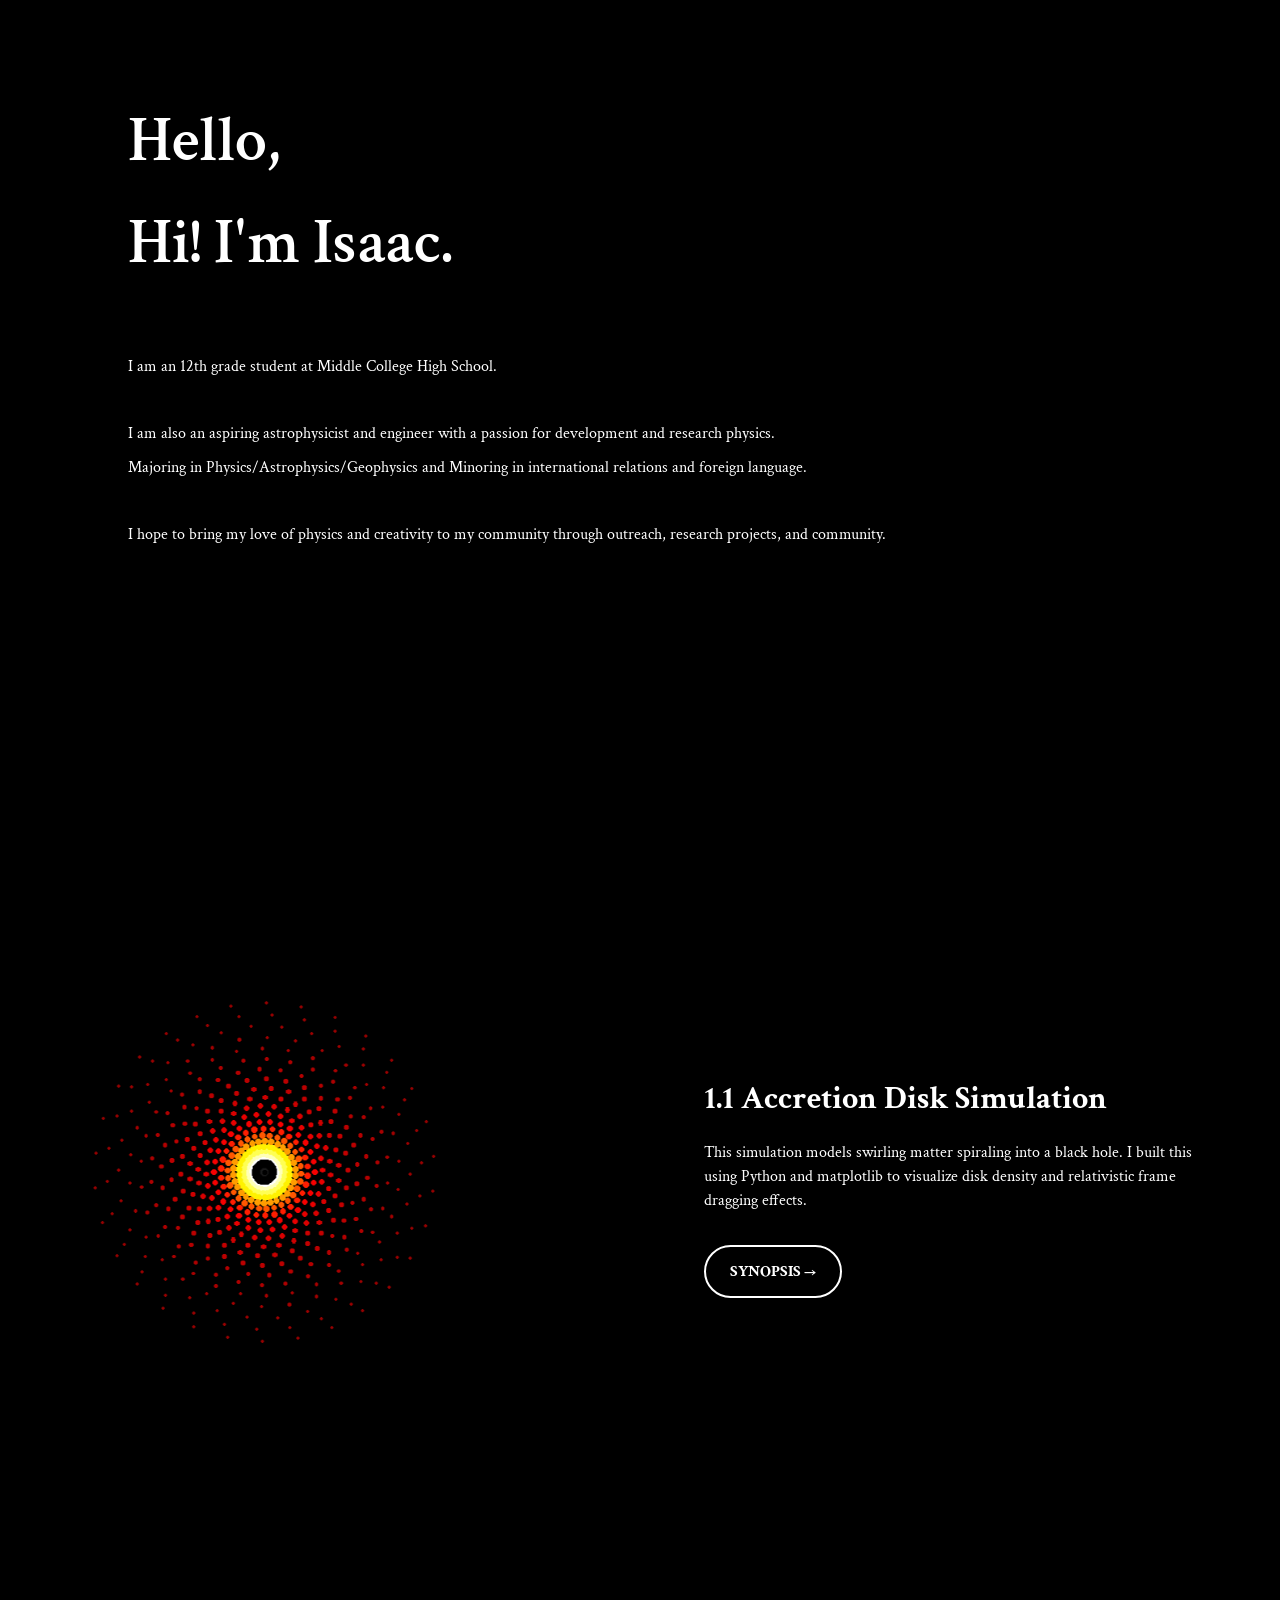
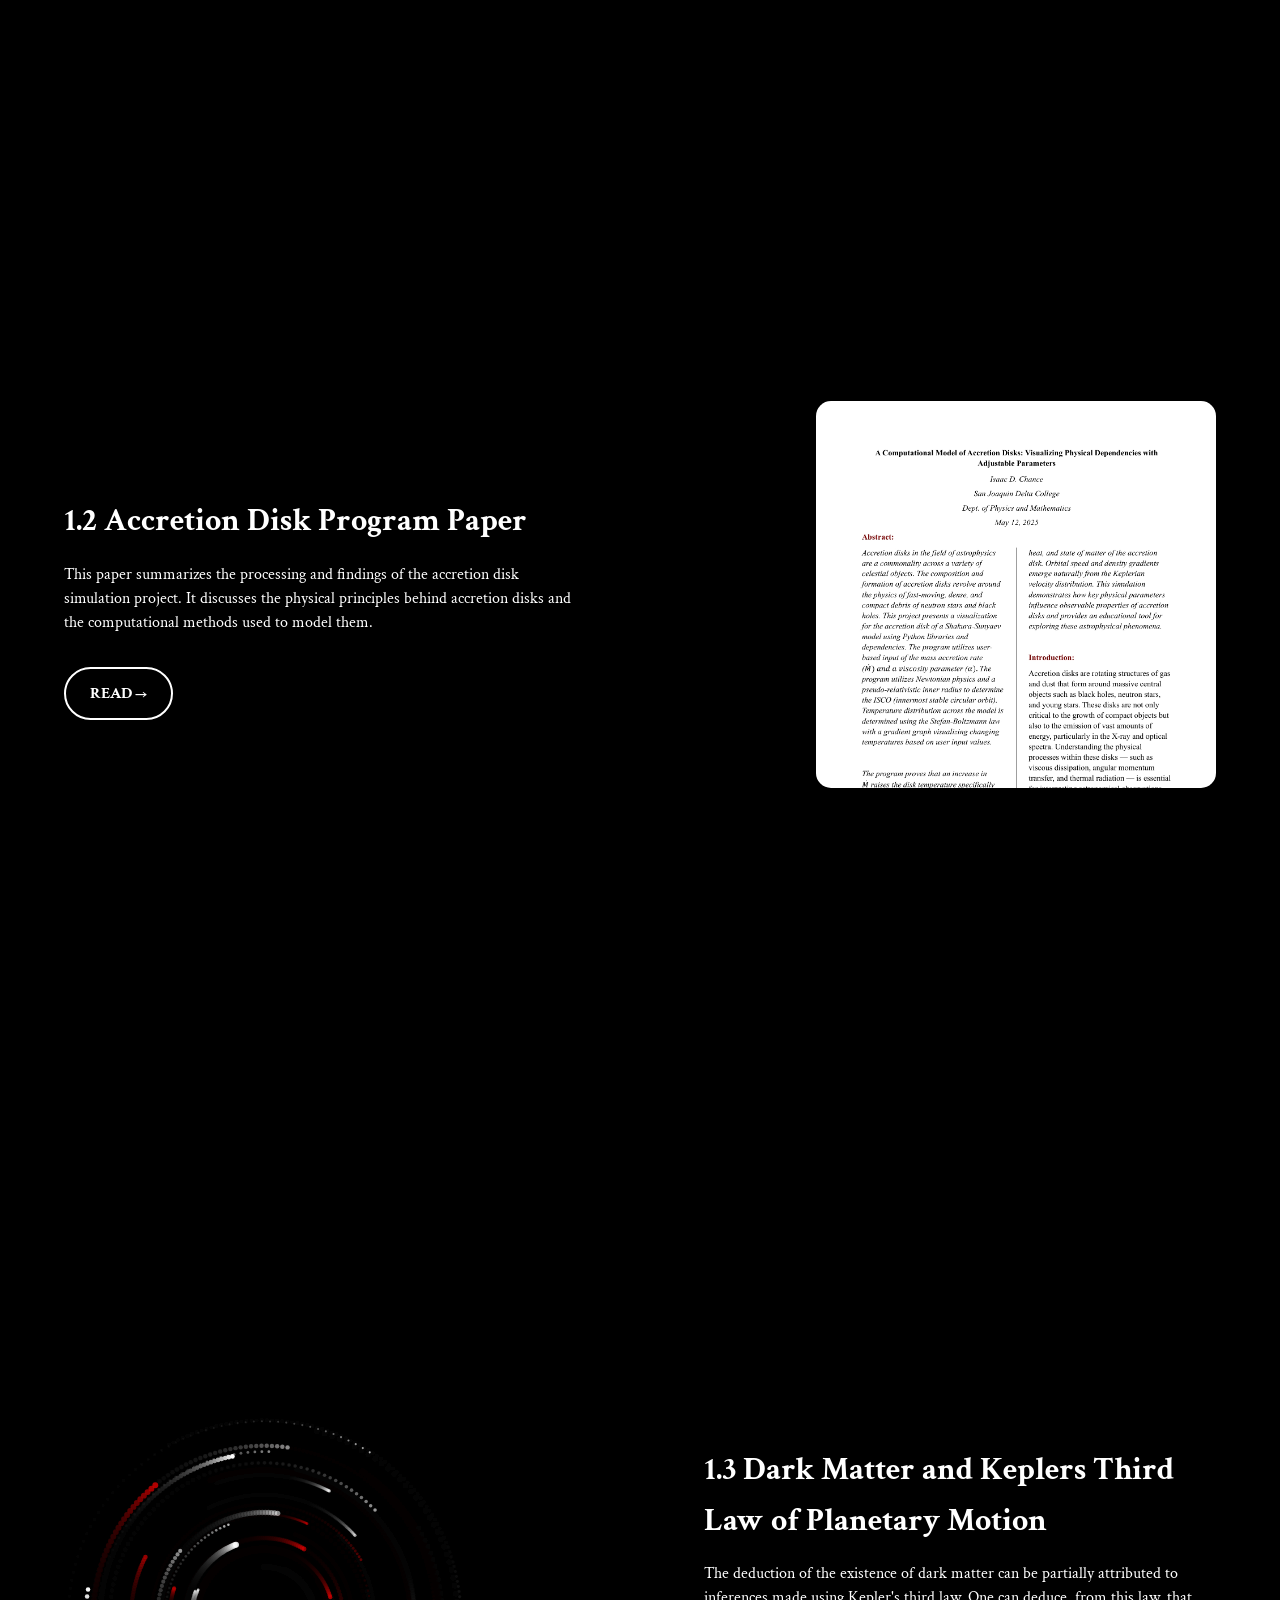
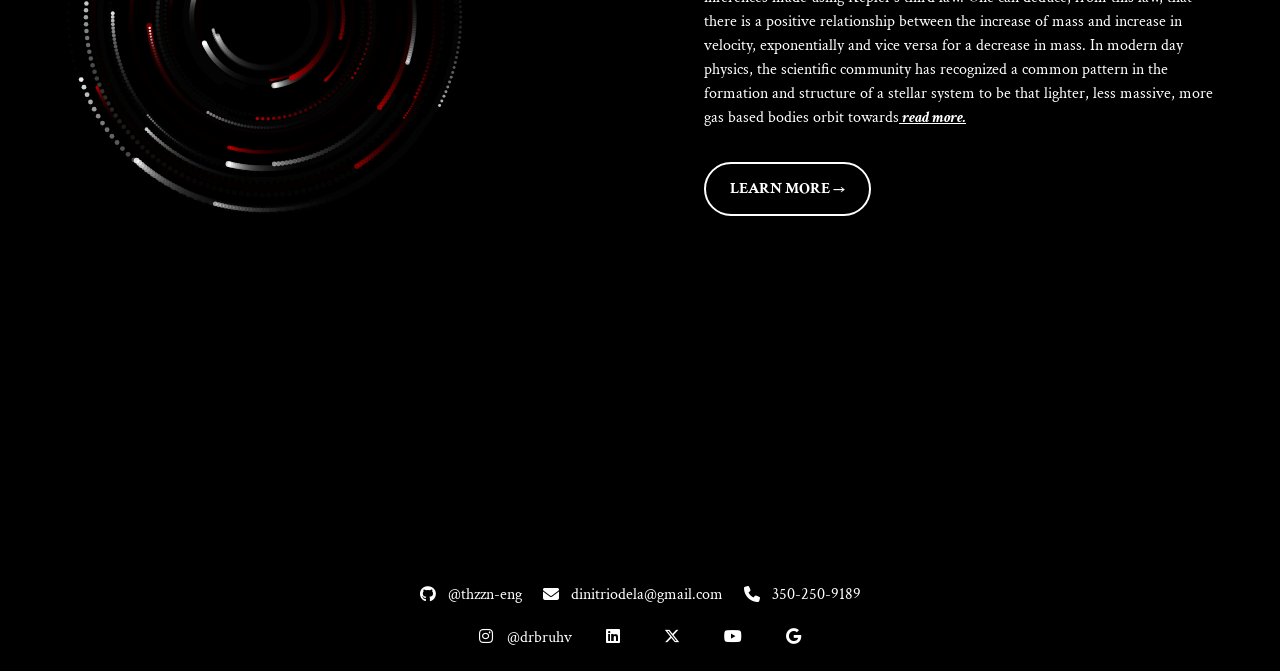
==== commit 2518017c: "asdfa" ====
--- a/index.html
+++ b/index.html
@@ -270,13 +270,14 @@
 </head>
 <body>
     <section class="hero">
-        <h1>Hello, <br> My name is Isaac.</h1>
+        <h1>Hello, <br> Hi! I'm Isaac.</h1>
         <br>
         <br>
         <p>I am an 12th grade student at Middle College High School.</p>
         <br>
-        <p>Minoring in international relations and foreign language.</p>
         <p>I am also an aspiring astrophysicist and engineer with a passion for development and research physics.</p>
+        <p>Majoring in Physics/Astrophysics/Geophysics and Minoring in international relations and foreign language.</p>
+
         <br>
         <p>I hope to bring my love of physics and creativity to my community through outreach, research projects, and community.</p>
         
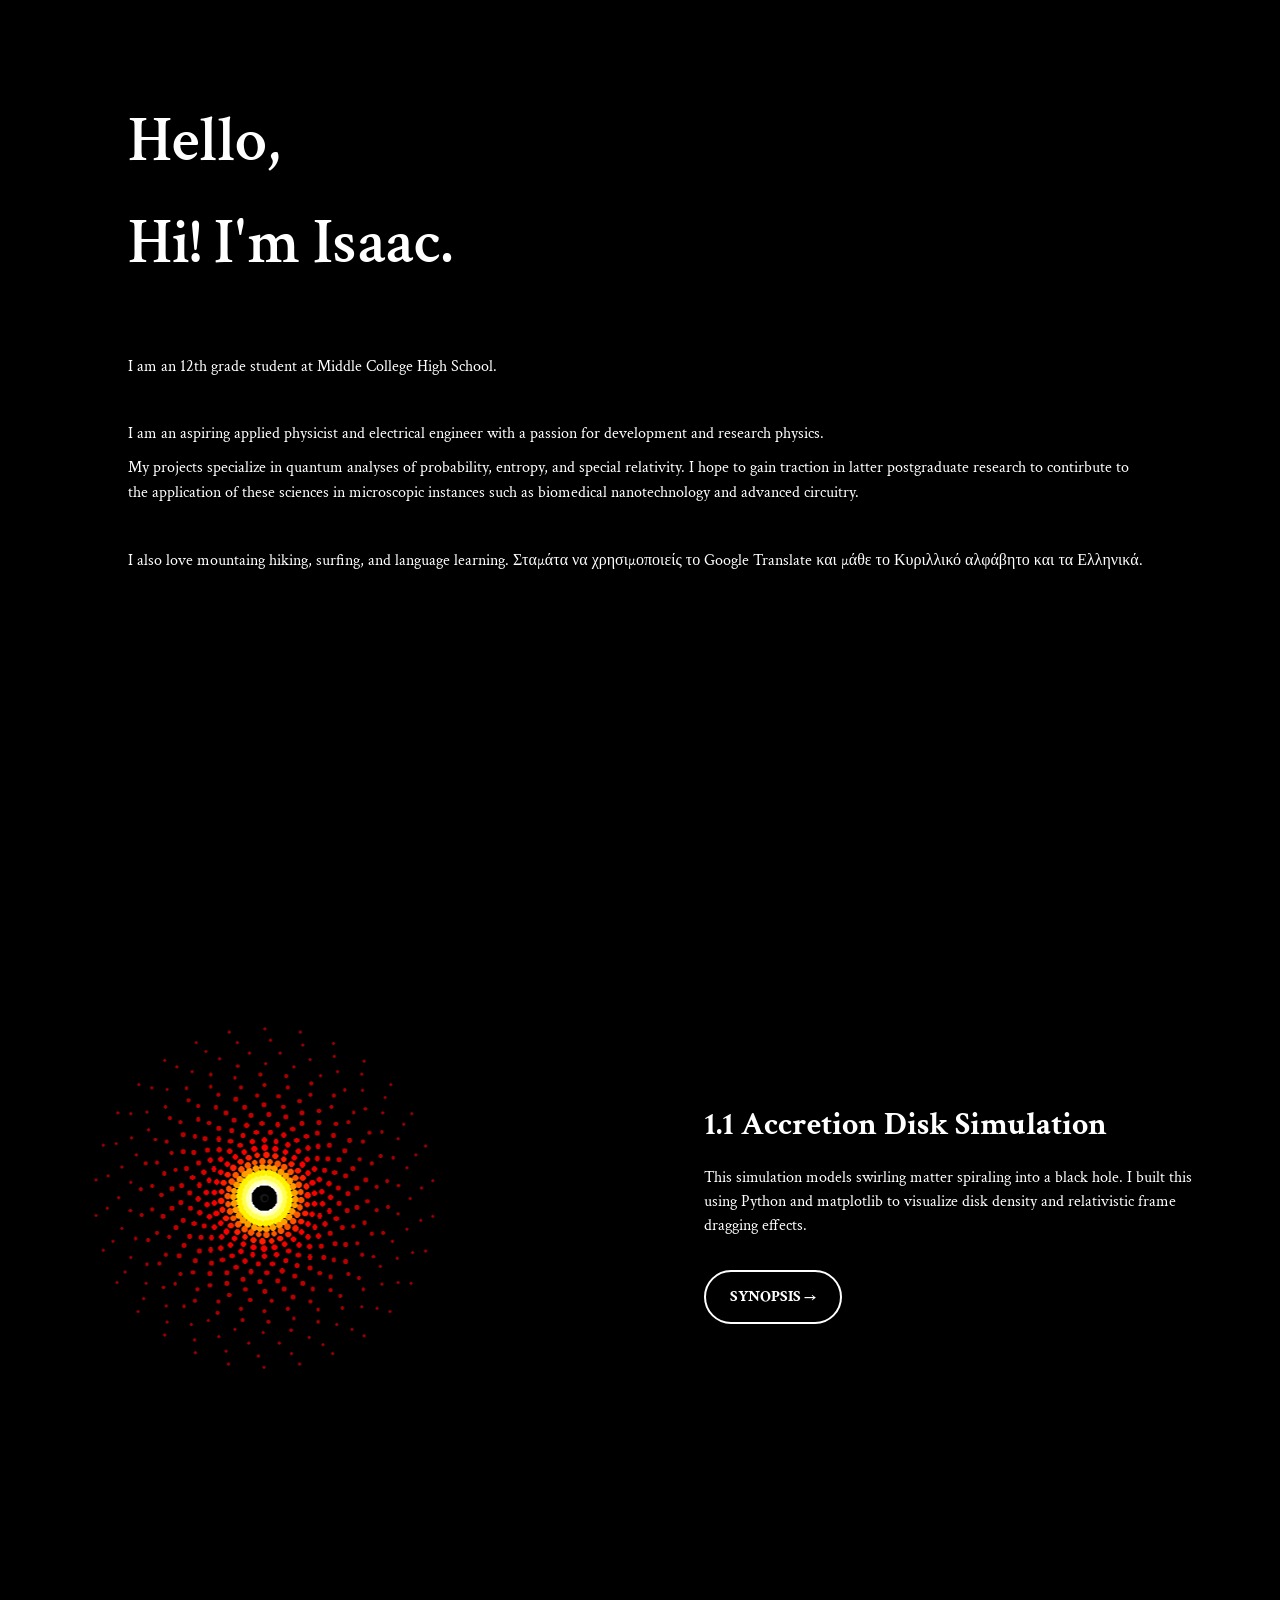
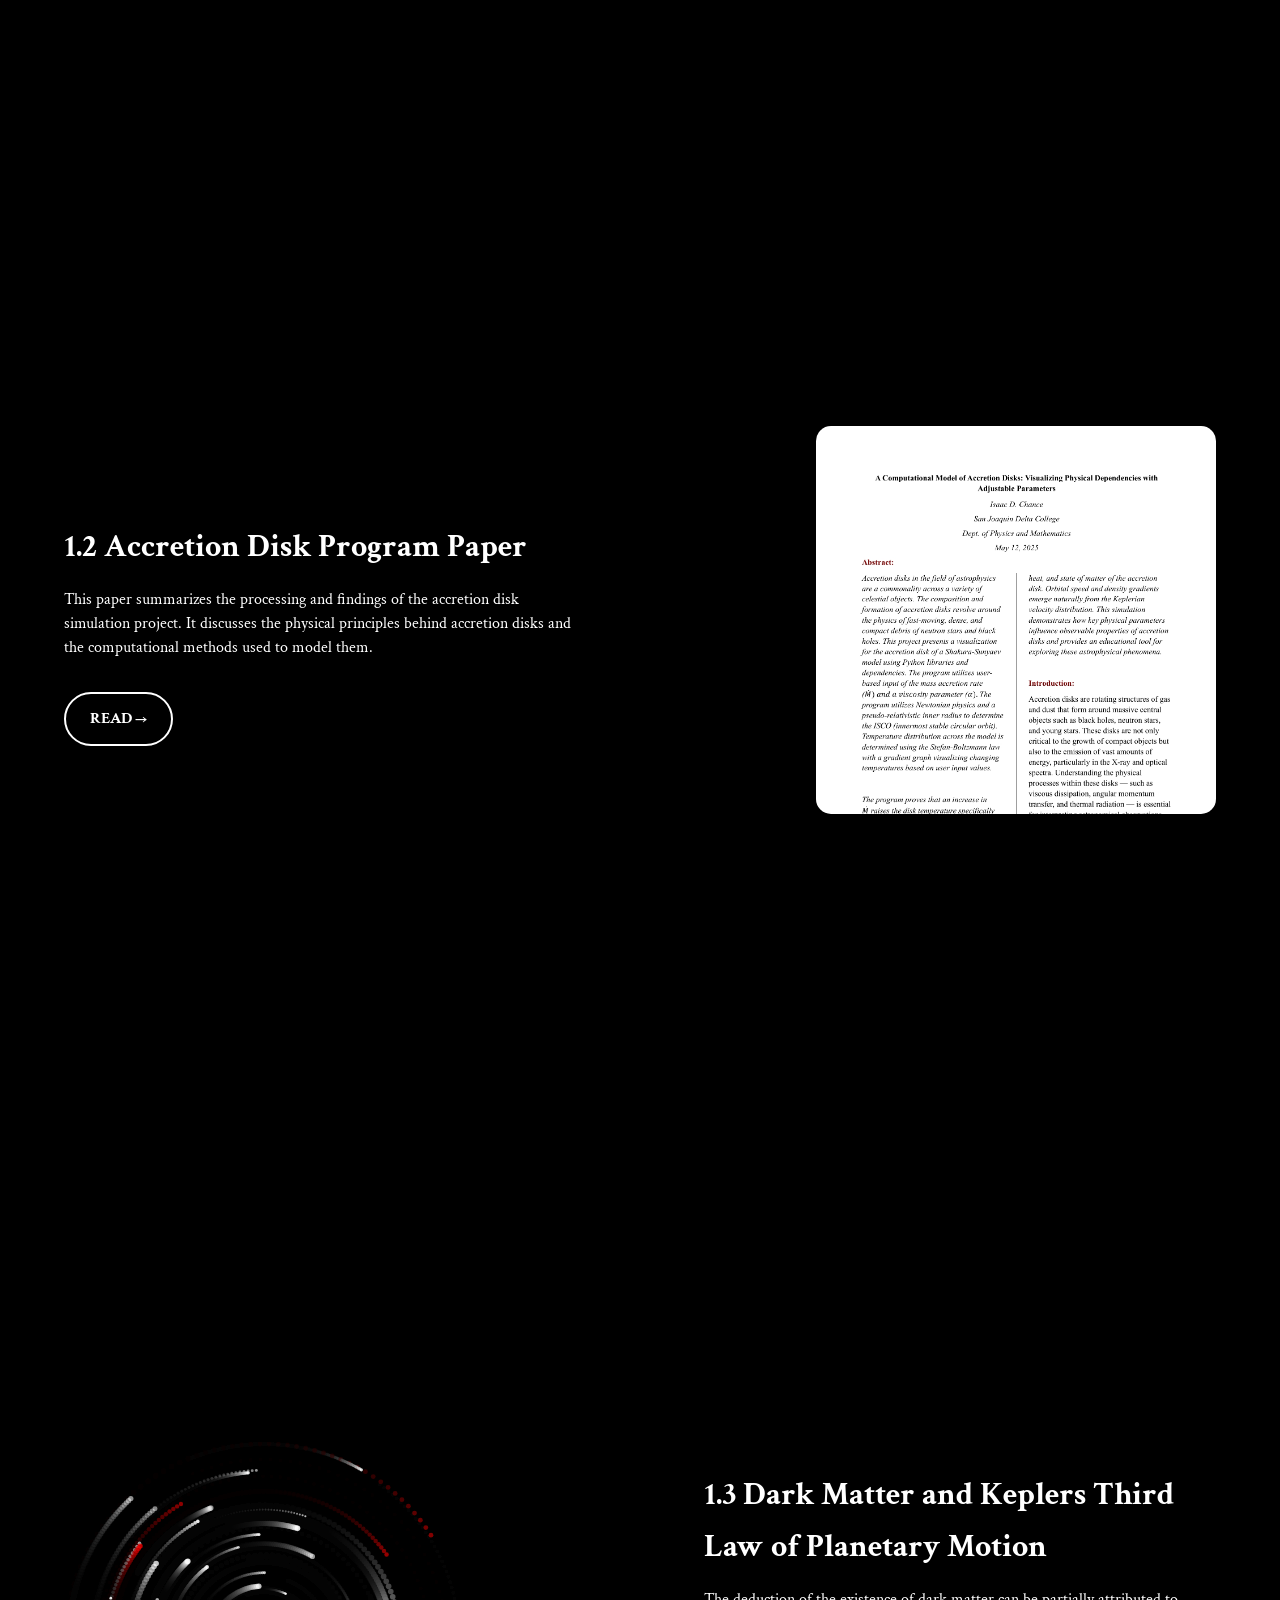
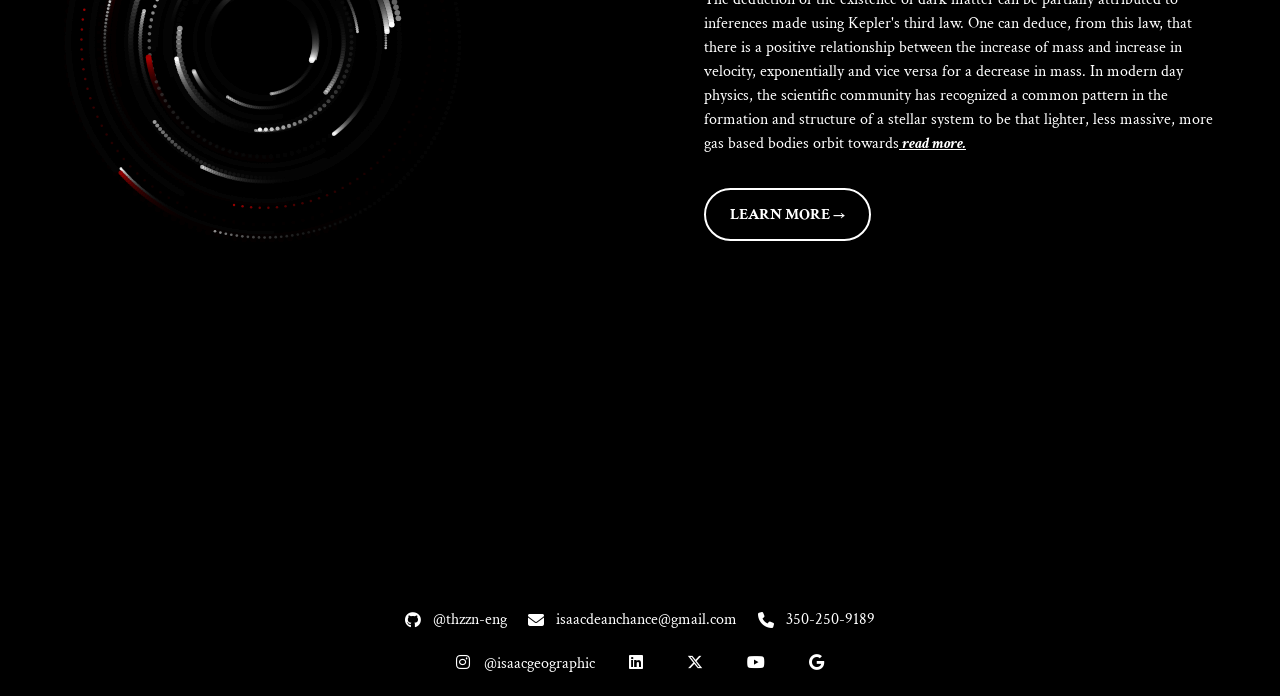
==== commit 891baac9: "Make hero visible; update contact info" ====
--- a/index.html
+++ b/index.html
@@ -269,17 +269,17 @@
     </style>
 </head>
 <body>
-    <section class="hero">
+    <section class="hero visible">
         <h1>Hello, <br> Hi! I'm Isaac.</h1>
         <br>
         <br>
         <p>I am an 12th grade student at Middle College High School.</p>
         <br>
-        <p>I am also an aspiring astrophysicist and engineer with a passion for development and research physics.</p>
-        <p>Majoring in Physics/Astrophysics/Geophysics and Minoring in international relations and foreign language.</p>
+        <p>I am an aspiring applied physicist and electrical engineer with a passion for development and research physics.</p>
+        <p>My projects specialize in quantum analyses of probability, entropy, and special relativity. I hope to gain traction in latter postgraduate research to contirbute to the application of these sciences in microscopic instances such as biomedical nanotechnology and advanced circuitry.</p>
 
         <br>
-        <p>I hope to bring my love of physics and creativity to my community through outreach, research projects, and community.</p>
+        <p>I also love mountaing hiking, surfing, and language learning. Σταμάτα να χρησιμοποιείς το Google Translate και μάθε το Κυριλλικό αλφάβητο και τα Ελληνικά.</p>
         
     </section>
 
@@ -323,11 +323,11 @@
     <div class="footer">
         <p>
           <i class="fab fa-github"></i> <a href="https://github.com/thzzn-eng" target="_blank">@thzzn-eng</a>
-          <i class="fas fa-envelope"></i> <a href="mailto:dinitriodela@gmail.com">dinitriodela@gmail.com</a>
+          <i class="fas fa-envelope"></i> <a href="mailto:isaacdeanchance@gmail.com">isaacdeanchance@gmail.com</a>
           <i class="fas fa-phone"></i> <a href="tel:3502509189">350-250-9189</a>
         </p>
         <div>
-          <a href="https://www.instagram.com/drbruhv" target="_blank"><i class="fab fa-instagram"></i> @drbruhv</a>
+          <a href="https://www.instagram.com/isaacgeographic" target="_blank"><i class="fab fa-instagram"></i> @isaacgeographic</a>
           <a href="https://www.linkedin.com/in/isaac-chance-6971a034a/" target="_blank"><i class="fab fa-linkedin"></i></a>
           <a href="https://x.com/ibrineton?s=21" target="_blank"><i class="fab fa-x-twitter"></i></a>
           <a href="https://www.youtube.com/@sasha.physdev" target="_blank"><i class="fab fa-youtube"></i></a>
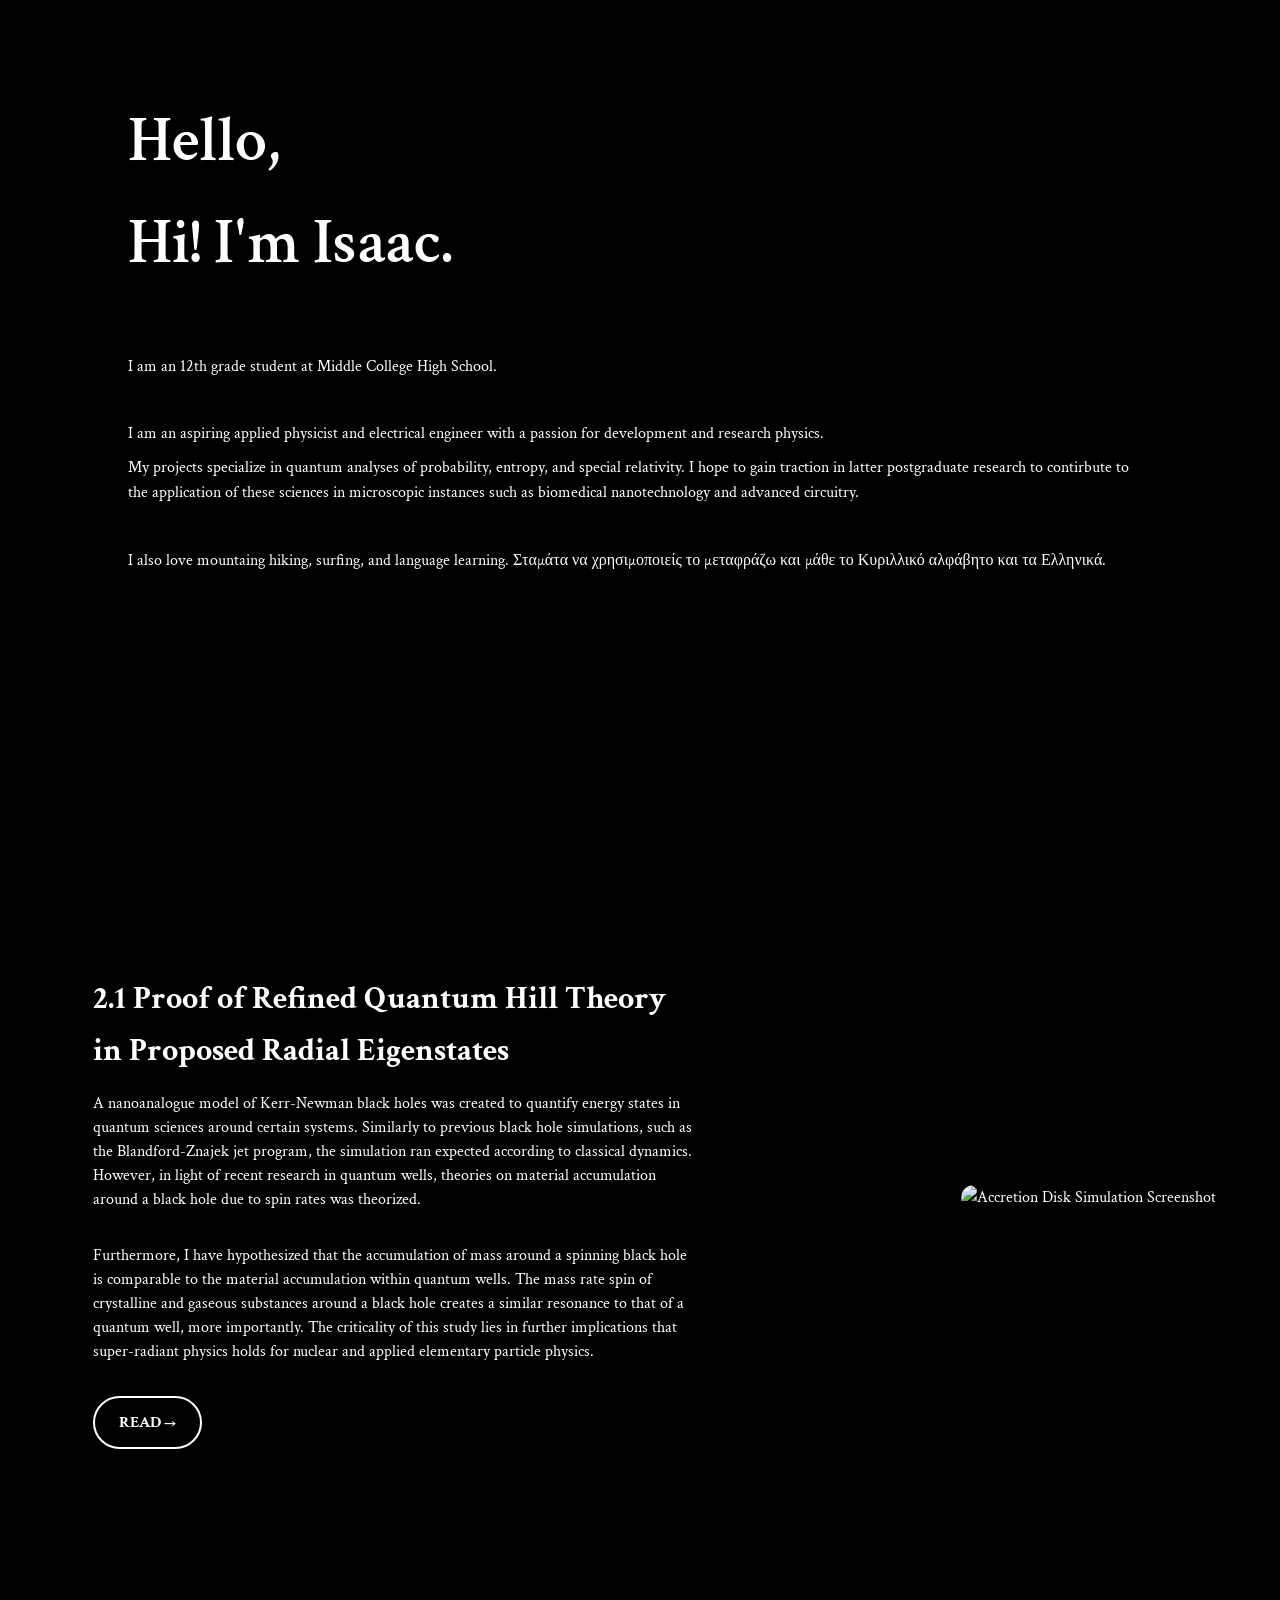
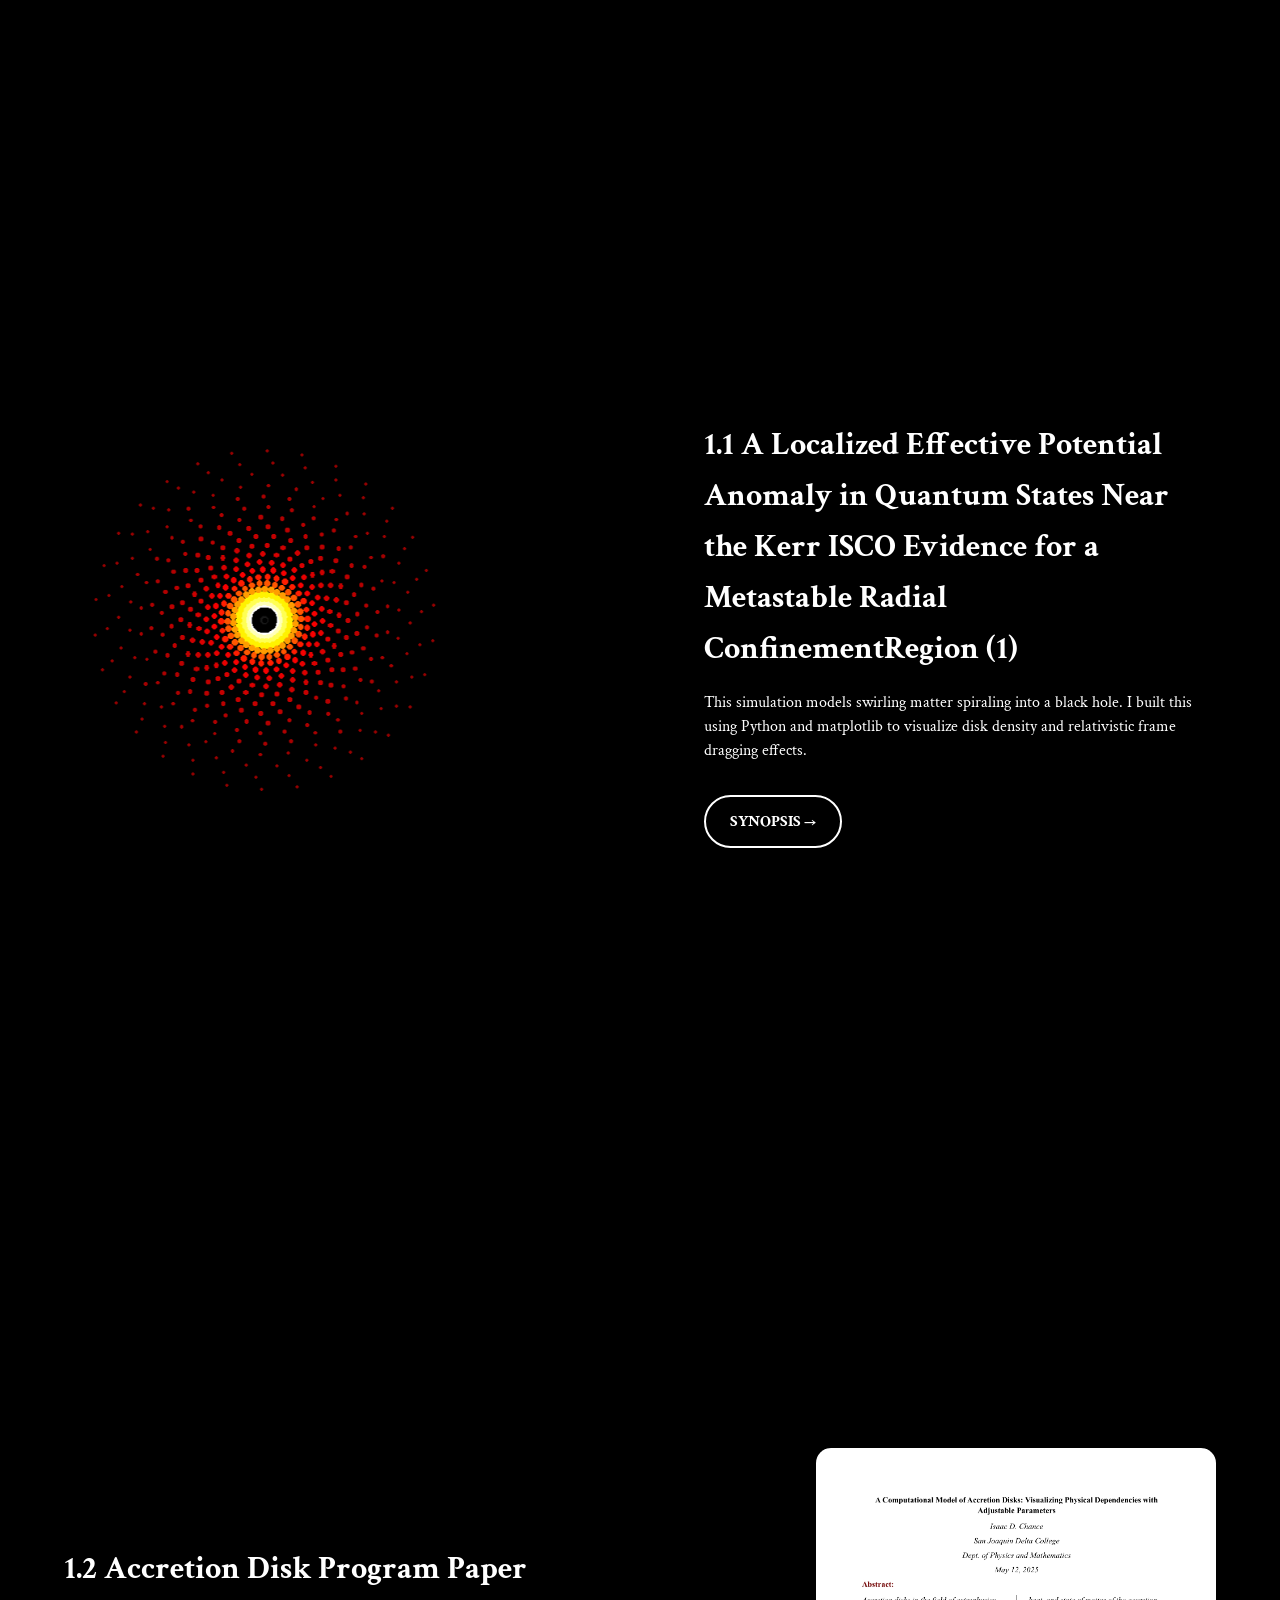
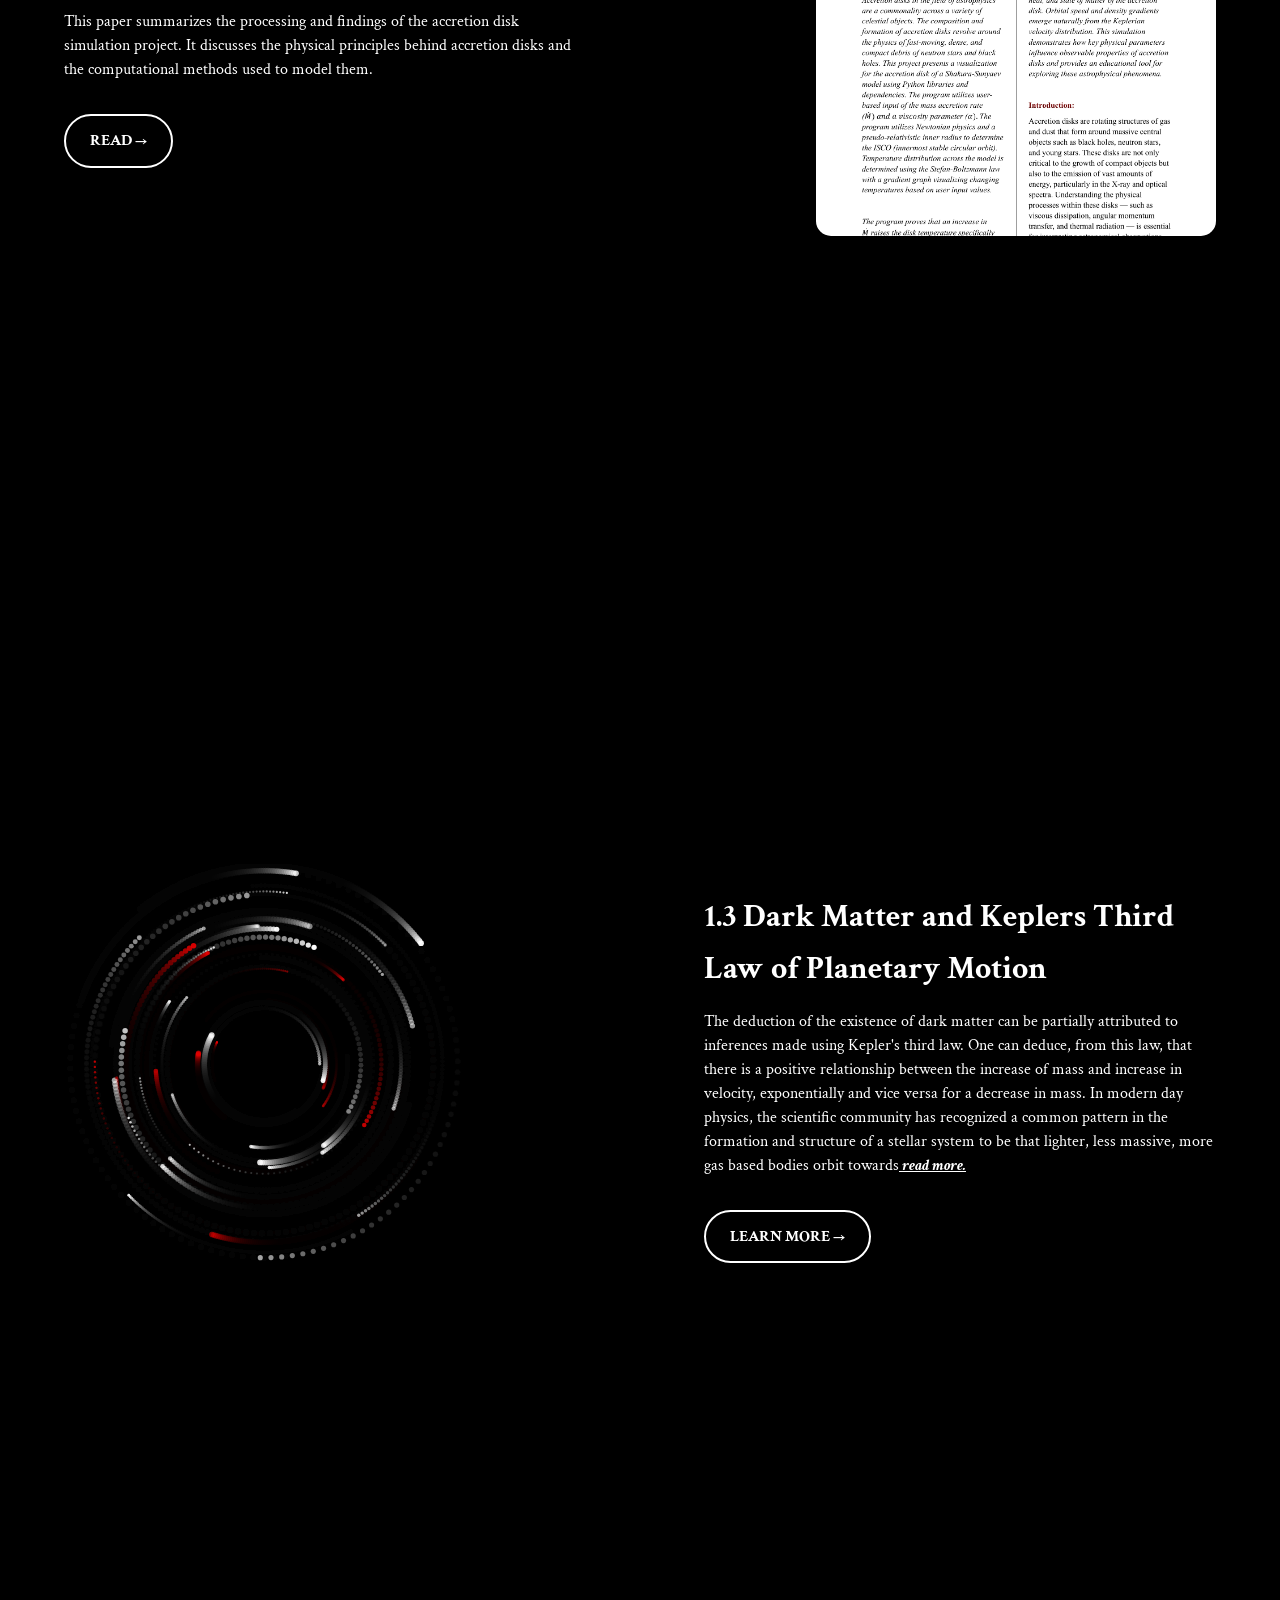
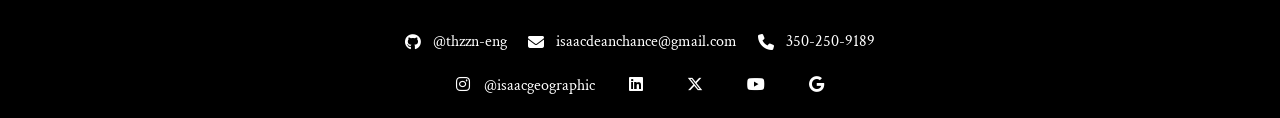
==== commit 09314a91: "Fix typos and add project details in index.html Corrected typos and added a new project section with" ====
--- a/index.html
+++ b/index.html
@@ -279,14 +279,29 @@
         <p>My projects specialize in quantum analyses of probability, entropy, and special relativity. I hope to gain traction in latter postgraduate research to contirbute to the application of these sciences in microscopic instances such as biomedical nanotechnology and advanced circuitry.</p>
 
         <br>
-        <p>I also love mountaing hiking, surfing, and language learning. Σταμάτα να χρησιμοποιείς το Google Translate και μάθε το Κυριλλικό αλφάβητο και τα Ελληνικά.</p>
+        <p>I also love mountaing hiking, surfing, and language learning. Σταμάτα να χρησιμοποιείς το μεταφράζω και μάθε το Κυριλλικό αλφάβητο και τα Ελληνικά.</p>
         
     </section>
+
+            <section class="section section-reversed" id="project2">
+            <img src="Screenshot (3).png" alt="Accretion Disk Simulation Screenshot"/>
+            <div class="section-content">
+                <h2>2.1 Proof of Refined Quantum Hill Theory in Proposed Radial Eigenstates</h2>
+                <p>
+                 A nanoanalogue model of Kerr-Newman black holes was created to quantify energy states in quantum sciences around certain systems. Similarly to previous black hole simulations, such as the Blandford-Znajek jet program, the simulation ran expected according to classical dynamics. However, in light of recent research in quantum wells, theories on material accumulation around a black hole due to spin rates was theorized.
+                </p>
+
+                <p>
+                Furthermore, I have hypothesized that the accumulation of mass around a spinning black hole is comparable to the material accumulation within quantum wells. The mass rate spin of crystalline and gaseous substances around a black hole creates a similar resonance to that of a quantum well, more importantly. The criticality of this study lies in further implications that super-radiant physics holds for nuclear and applied elementary particle physics.
+                </p>
+                <a href="A_Localized_Effective_Potential_Anomaly_in_Quantum_States_Near_the_Kerr_ISCO__Evidence_for_a_Metastable_Radial_Confinement_Region (1).pdf" class="btn" style="color: #000;" target="_blank">Read →</a>
+            </div>
+        </section>
 
     <section class="section" id="project2">
             <img src="Screen recording 2025-05-12 8.51.26 PM.gif" alt="Accretion Disk Simulation"/>
             <div class="section-content">
-                <h2>1.1 Accretion Disk Simulation</h2>
+                <h2>1.1 A Localized Effective Potential Anomaly in Quantum States Near the Kerr ISCO Evidence for a Metastable Radial ConfinementRegion (1)</h2>
                 <p>
                     This simulation models swirling matter spiraling into a black hole. I built this using Python and matplotlib to visualize disk density and relativistic frame dragging effects.
                 </p>
